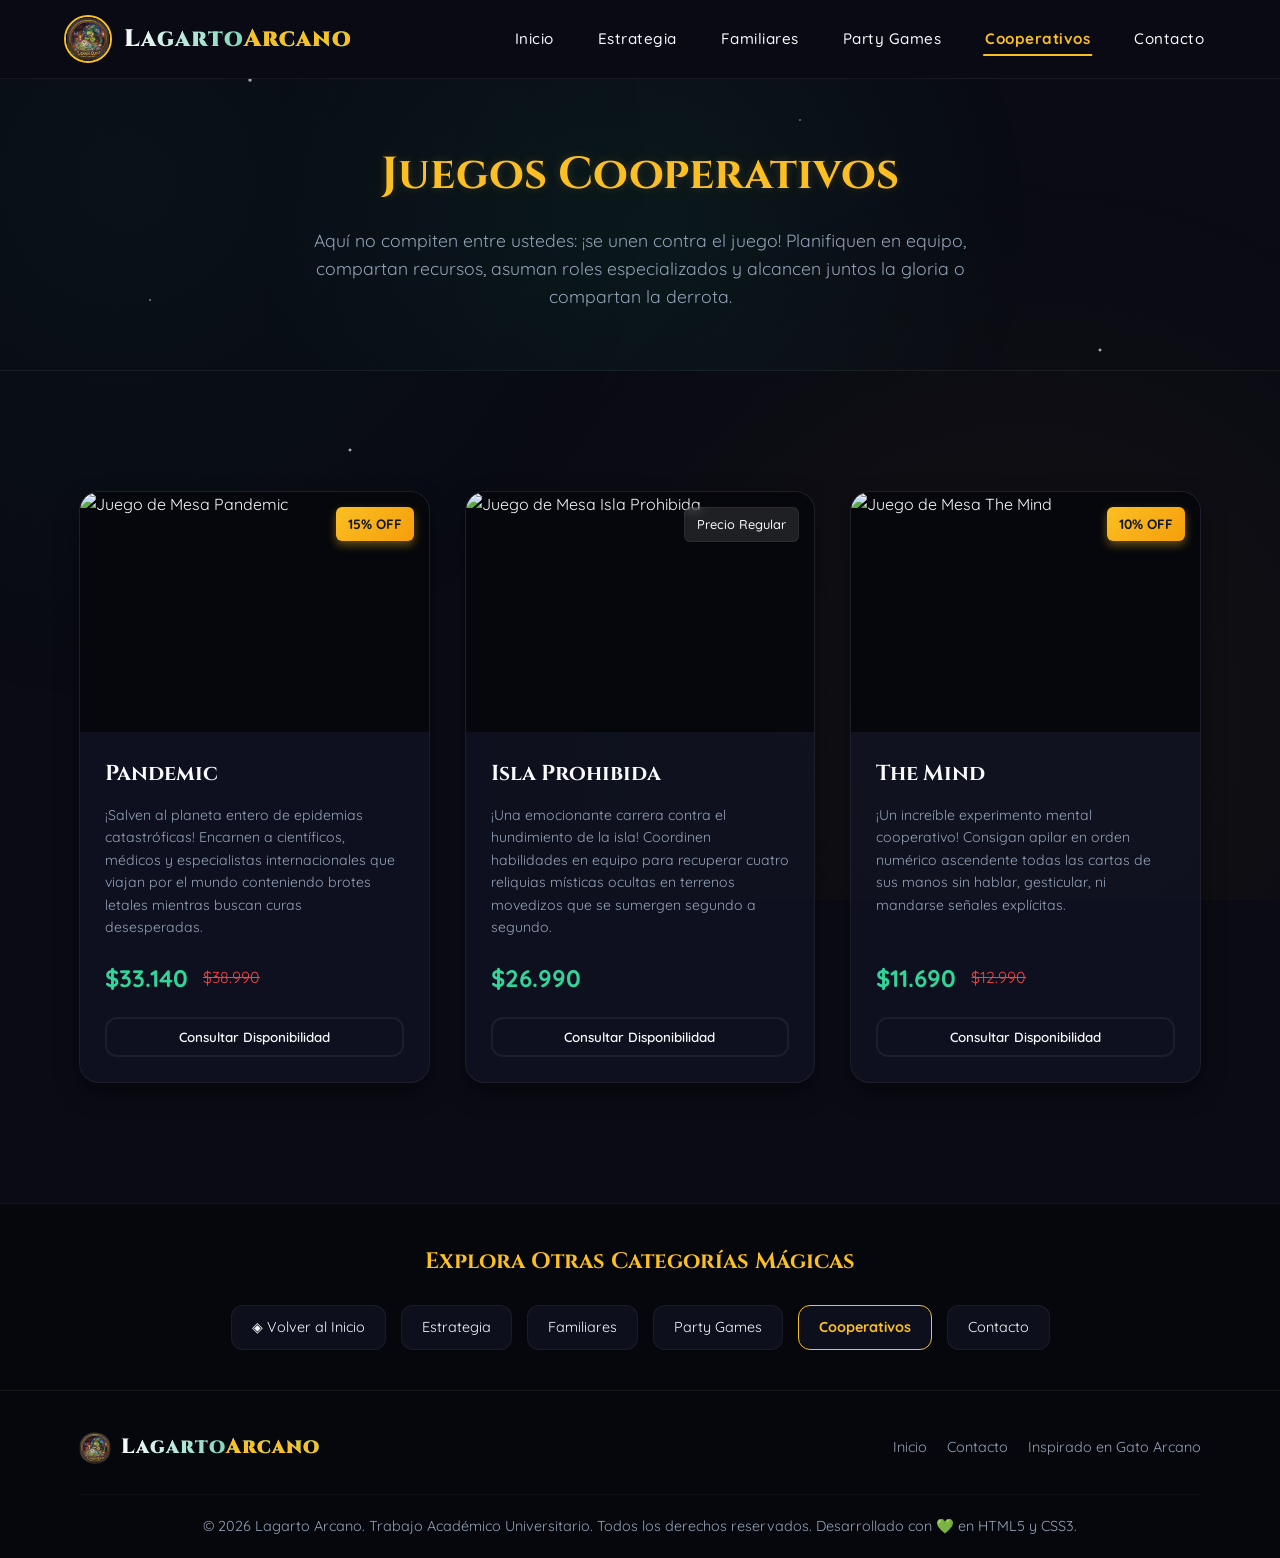
==== categoria-cooperativos.html @ 21b25d25 "Subida inicial Se sube pagina web de tienda de juegos de mesa" ====
<!DOCTYPE html>
<html lang="es">
<head>
    <meta charset="UTF-8">
    <meta name="viewport" content="width=device-width, initial-scale=1.0">
    <title>Juegos Cooperativos - Lagarto Arcano</title>
    <link rel="icon" type="image/png" href="assets/logo_lagarto.png">
    <link rel="stylesheet" href="css/styles.css">
</head>
<body>

    <!-- 1. Cabecera y Menú de Navegación -->
    <header class="header">
        <div class="container nav-container">
            <a href="index.html" class="logo">
                <img src="assets/logo_lagarto.png" alt="Logo Lagarto Arcano" style="width: 48px; height: 48px; border-radius: 50%; border: 2px solid var(--color-arcane);">
                <div class="logo-text">Lagarto<span>Arcano</span></div>
            </a>
            <nav>
                <ul class="nav-menu">
                    <li class="nav-item"><a href="index.html">Inicio</a></li>
                    <li class="nav-item"><a href="categoria-estrategia.html">Estrategia</a></li>
                    <li class="nav-item"><a href="categoria-familiares.html">Familiares</a></li>
                    <li class="nav-item"><a href="categoria-party.html">Party Games</a></li>
                    <li class="nav-item active"><a href="categoria-cooperativos.html">Cooperativos</a></li>
                    <li class="nav-item"><a href="contacto.html">Contacto</a></li>
                </ul>
            </nav>
        </div>
    </header>

    <!-- 2. Encabezado de la Categoría -->
    <section class="category-header">
        <div class="container">
            <h1>Juegos Cooperativos</h1>
            <p>Aquí no compiten entre ustedes: ¡se unen contra el juego! Planifiquen en equipo, compartan recursos, asuman roles especializados y alcancen juntos la gloria o compartan la derrota.</p>
        </div>
    </section>

    <!-- 3. Grid de Fichas de Juegos (Límite: Máx 3 Juegos) -->
    <section class="catalog-section">
        <div class="container">
            <div class="catalog-grid">
                
                <!-- Ficha 1: Pandemic (Posee Descuento) -->
                <article class="game-card">
                    <div class="discount-badge">15% OFF</div>
                    <div class="game-image-wrapper">
                        <img src="https://images.unsplash.com/photo-1584483766114-2cea6facdf57?q=80&w=400&auto=format&fit=crop" alt="Juego de Mesa Pandemic">
                    </div>
                    <div class="game-content">
                        <div>
                            <h3 class="game-title">Pandemic</h3>
                            <p class="game-desc">¡Salven al planeta entero de epidemias catastróficas! Encarnen a científicos, médicos y especialistas internacionales que viajan por el mundo conteniendo brotes letales mientras buscan curas desesperadas.</p>
                        </div>
                        <div>
                            <div class="game-pricing">
                                <span class="price-current">$33.140</span>
                                <span class="price-old">$38.990</span>
                            </div>
                            <button class="game-btn">Consultar Disponibilidad</button>
                        </div>
                    </div>
                </article>

                <!-- Ficha 2: Isla Prohibida (Precio Regular) -->
                <article class="game-card">
                    <div class="regular-price-badge">Precio Regular</div>
                    <div class="game-image-wrapper">
                        <img src="https://images.unsplash.com/photo-1501854140801-50d01698950b?q=80&w=400&auto=format&fit=crop" alt="Juego de Mesa Isla Prohibida">
                    </div>
                    <div class="game-content">
                        <div>
                            <h3 class="game-title">Isla Prohibida</h3>
                            <p class="game-desc">¡Una emocionante carrera contra el hundimiento de la isla! Coordinen habilidades en equipo para recuperar cuatro reliquias místicas ocultas en terrenos movedizos que se sumergen segundo a segundo.</p>
                        </div>
                        <div>
                            <div class="game-pricing">
                                <span class="price-current">$26.990</span>
                            </div>
                            <button class="game-btn">Consultar Disponibilidad</button>
                        </div>
                    </div>
                </article>

                <!-- Ficha 3: The Mind (Posee Descuento) -->
                <article class="game-card">
                    <div class="discount-badge">10% OFF</div>
                    <div class="game-image-wrapper">
                        <img src="https://images.unsplash.com/photo-1628157582853-a796fa650a6a?q=80&w=400&auto=format&fit=crop" alt="Juego de Mesa The Mind">
                    </div>
                    <div class="game-content">
                        <div>
                            <h3 class="game-title">The Mind</h3>
                            <p class="game-desc">¡Un increíble experimento mental cooperativo! Consigan apilar en orden numérico ascendente todas las cartas de sus manos sin hablar, gesticular, ni mandarse señales explícitas.</p>
                        </div>
                        <div>
                            <div class="game-pricing">
                                <span class="price-current">$11.690</span>
                                <span class="price-old">$12.990</span>
                            </div>
                            <button class="game-btn">Consultar Disponibilidad</button>
                        </div>
                    </div>
                </article>

            </div>
        </div>
    </section>

    <!-- 4. Navegación Cruzada Interna -->
    <section class="cross-nav-section">
        <div class="container">
            <h3 class="cross-nav-title">Explora Otras Categorías Mágicas</h3>
            <div class="cross-nav-links">
                <a href="index.html" class="cross-nav-btn">◈ Volver al Inicio</a>
                <a href="categoria-estrategia.html" class="cross-nav-btn">Estrategia</a>
                <a href="categoria-familiares.html" class="cross-nav-btn">Familiares</a>
                <a href="categoria-party.html" class="cross-nav-btn">Party Games</a>
                <a href="categoria-cooperativos.html" class="cross-nav-btn active">Cooperativos</a>
                <a href="contacto.html" class="cross-nav-btn">Contacto</a>
            </div>
        </div>
    </section>

    <!-- 5. Pie de Página (Footer) -->
    <footer class="footer">
        <div class="container">
            <div class="footer-content">
                <div class="footer-logo">
                    <img src="assets/logo_lagarto.png" alt="Lagarto Arcano Logo Footer" style="width: 32px; height: 32px; border-radius: 50%;">
                    <div class="logo-text">Lagarto<span>Arcano</span></div>
                </div>
                <ul class="footer-links">
                    <li><a href="index.html">Inicio</a></li>
                    <li><a href="contacto.html">Contacto</a></li>
                    <li><a href="https://gatoarcano.cl/" target="_blank" rel="noopener">Inspirado en Gato Arcano</a></li>
                </ul>
            </div>
            <div class="footer-bottom">
                <p>&copy; 2026 Lagarto Arcano. Trabajo Académico Universitario. Todos los derechos reservados. Desarrollado con 💚 en HTML5 y CSS3.</p>
            </div>
        </div>
    </footer>

</body>
</html>
---- css/styles.css ----
/* 
========================================================================
   LAGARTO ARCANO - HOJA DE ESTILOS GLOBAL (TRABAJO UNIVERSITARIO)
   Diseño de Fantasía Oscura, Responsivo y Premium
========================================================================
*/

/* 1. Importación de Google Fonts */
@import url('https://fonts.googleapis.com/css2?family=Cinzel:wght@500;700;900&family=Quicksand:wght@400;500;600;700&display=swap');

/* 2. Variables del Sistema de Diseño (Tokens) */
:root {
    /* Colores Principales */
    --bg-cosmic: #0a0b14;
    --bg-deep: #06070c;
    --bg-card: rgba(18, 20, 38, 0.65);
    --bg-card-hover: rgba(26, 29, 56, 0.85);
    --bg-nav: rgba(10, 11, 20, 0.95);
    
    /* Acentos Temáticos */
    --color-lizard: #10b981;          /* Verde Esmeralda (Lizard) */
    --color-lizard-light: #34d399;
    --color-lizard-glow: rgba(16, 185, 129, 0.35);
    
    --color-arcane: #fbbf24;          /* Dorado Místico (Arcane) */
    --color-arcane-light: #fcd34d;
    --color-arcane-glow: rgba(251, 191, 36, 0.35);
    
    --color-danger: #ef4444;          /* Rojo suave para tachados de precios y alertas */
    
    /* Textos */
    --text-primary: #f8fafc;
    --text-muted: #94a3b8;
    --text-dark: #0f172a;
    
    /* Efectos & Bordes */
    --border-glass: rgba(255, 255, 255, 0.06);
    --border-glass-focus: rgba(16, 185, 129, 0.4);
    --radius-sm: 6px;
    --radius-md: 12px;
    --radius-lg: 20px;
    --transition-smooth: all 0.3s cubic-bezier(0.4, 0, 0.2, 1);
    
    /* Tipografías */
    --font-heading: 'Cinzel', serif;
    --font-body: 'Quicksand', sans-serif;
}

/* 3. Reset y Estilos Base */
*, *::before, *::after {
    box-sizing: border-box;
    margin: 0;
    padding: 0;
}

html {
    scroll-behavior: smooth;
    font-size: 16px;
}

body {
    background-color: var(--bg-cosmic);
    color: var(--text-primary);
    font-family: var(--font-body);
    line-height: 1.6;
    overflow-x: hidden;
    position: relative;
}

/* Fondo decorativo mágico (Estrellas / Nebulosa sutil en CSS puro) */
body::before {
    content: '';
    position: fixed;
    top: 0;
    left: 0;
    width: 100vw;
    height: 100vh;
    background-image: 
        radial-gradient(circle at 10% 20%, rgba(16, 185, 129, 0.04) 0%, transparent 40%),
        radial-gradient(circle at 80% 80%, rgba(251, 191, 36, 0.04) 0%, transparent 45%),
        radial-gradient(2px 2px at 40px 60px, #fff, rgba(0,0,0,0)),
        radial-gradient(1.5px 1.5px at 150px 300px, rgba(255,255,255,0.7), rgba(0,0,0,0)),
        radial-gradient(2.5px 2.5px at 250px 80px, rgba(255,255,255,0.9), rgba(0,0,0,0)),
        radial-gradient(2px 2px at 350px 450px, #fff, rgba(0,0,0,0)),
        radial-gradient(1.5px 1.5px at 800px 120px, rgba(255,255,255,0.6), rgba(0,0,0,0)),
        radial-gradient(2px 2px at 1100px 350px, #fff, rgba(0,0,0,0));
    z-index: -1;
    pointer-events: none;
}

a {
    color: inherit;
    text-decoration: none;
    transition: var(--transition-smooth);
}

img {
    max-width: 100%;
    display: block;
    height: auto;
}

button, input, textarea, select {
    font-family: inherit;
}

/* 4. Estructura de Diseño Común */
.container {
    width: 90%;
    max-width: 1200px;
    margin: 0 auto;
    padding: 0 15px;
}

section {
    padding: 70px 0;
}

.section-title {
    font-family: var(--font-heading);
    text-align: center;
    font-size: 2.2rem;
    margin-bottom: 45px;
    position: relative;
    letter-spacing: 2px;
}

.section-title::after {
    content: '◈';
    display: block;
    color: var(--color-lizard);
    font-size: 1.2rem;
    margin-top: 10px;
    text-shadow: 0 0 8px var(--color-lizard-glow);
}

/* 5. Cabecera (Header & Nav) */
.header {
    background-color: var(--bg-nav);
    backdrop-filter: blur(12px);
    border-bottom: 1px solid var(--border-glass);
    position: sticky;
    top: 0;
    z-index: 1000;
    transition: var(--transition-smooth);
}

.nav-container {
    display: flex;
    justify-content: space-between;
    align-items: center;
    padding: 15px 0;
}

/* Logotipo */
.logo {
    display: flex;
    align-items: center;
    gap: 12px;
}

.logo-icon-css {
    width: 42px;
    height: 42px;
    background: linear-gradient(135deg, var(--color-lizard), #059669);
    border-radius: 50%;
    position: relative;
    box-shadow: 0 0 15px var(--color-lizard-glow);
    display: flex;
    justify-content: center;
    align-items: center;
    border: 2px solid var(--color-arcane);
}

.logo-icon-css::before {
    content: '🧙‍♂️'; /* Sombrero o Mago */
    font-size: 1.5rem;
    position: relative;
    top: -2px;
}

.logo-text {
    font-family: var(--font-heading);
    font-size: 1.5rem;
    font-weight: 900;
    letter-spacing: 1px;
    background: linear-gradient(to right, var(--text-primary), var(--color-lizard));
    -webkit-background-clip: text;
    -webkit-text-fill-color: transparent;
}

.logo-text span {
    color: var(--color-arcane);
    -webkit-text-fill-color: var(--color-arcane);
}

/* Menú de Navegación */
.nav-menu {
    display: flex;
    list-style: none;
    gap: 20px;
    align-items: center;
}

.nav-item a {
    font-size: 0.95rem;
    font-weight: 500;
    padding: 8px 12px;
    border-radius: var(--radius-sm);
    letter-spacing: 0.5px;
    position: relative;
}

.nav-item a::after {
    content: '';
    position: absolute;
    bottom: 0;
    left: 50%;
    width: 0;
    height: 2px;
    background: linear-gradient(to right, var(--color-lizard), var(--color-arcane));
    transition: var(--transition-smooth);
    transform: translateX(-50%);
}

.nav-item a:hover {
    color: var(--color-lizard-light);
}

.nav-item a:hover::after {
    width: 80%;
}

.nav-item.active a {
    color: var(--color-arcane);
    font-weight: 700;
}

.nav-item.active a::after {
    width: 85%;
    background: var(--color-arcane);
}

/* Botón Hamburguesa (Responsive) */
.menu-toggle {
    display: none;
    flex-direction: column;
    gap: 5px;
    cursor: pointer;
    background: none;
    border: none;
}

.menu-toggle span {
    width: 25px;
    height: 3px;
    background-color: var(--text-primary);
    border-radius: 2px;
    transition: var(--transition-smooth);
}

/* 6. Sección Hero (Inicio) */
.hero {
    min-height: 70vh;
    display: flex;
    align-items: center;
    position: relative;
    overflow: hidden;
    padding: 60px 0;
    border-bottom: 1px solid var(--border-glass);
}

.hero-grid {
    display: grid;
    grid-template-columns: 1.2fr 0.8fr;
    gap: 40px;
    align-items: center;
}

.hero-content h1 {
    font-family: var(--font-heading);
    font-size: 3.2rem;
    line-height: 1.2;
    margin-bottom: 20px;
}

.hero-content h1 span {
    color: var(--color-lizard-light);
    text-shadow: 0 0 10px rgba(16, 185, 129, 0.4);
}

.hero-content p {
    font-size: 1.15rem;
    color: var(--text-muted);
    margin-bottom: 35px;
    max-width: 600px;
}

.hero-buttons {
    display: flex;
    gap: 15px;
    flex-wrap: wrap;
}

.btn {
    display: inline-block;
    padding: 12px 28px;
    border-radius: var(--radius-md);
    font-weight: 600;
    letter-spacing: 0.5px;
    cursor: pointer;
    border: none;
    transition: var(--transition-smooth);
    text-align: center;
}

.btn-primary {
    background: linear-gradient(135deg, var(--color-lizard), #059669);
    color: var(--text-dark);
    font-weight: 700;
    box-shadow: 0 4px 15px rgba(16, 185, 129, 0.3);
}

.btn-primary:hover {
    background: linear-gradient(135deg, var(--color-lizard-light), var(--color-lizard));
    transform: translateY(-2px);
    box-shadow: 0 6px 20px rgba(16, 185, 129, 0.5);
}

.btn-secondary {
    background-color: transparent;
    border: 2px solid var(--border-glass);
    color: var(--text-primary);
}

.btn-secondary:hover {
    border-color: var(--color-arcane);
    color: var(--color-arcane);
    transform: translateY(-2px);
    box-shadow: 0 4px 15px var(--color-arcane-glow);
}

/* Ilustración / Logo central en el Hero */
.hero-image-container {
    display: flex;
    justify-content: center;
    position: relative;
}

.hero-illustration {
    width: 320px;
    height: 320px;
    background: radial-gradient(circle, rgba(16, 185, 129, 0.15) 0%, rgba(251, 191, 36, 0.05) 50%, transparent 70%);
    border-radius: 50%;
    position: relative;
    animation: float 6s ease-in-out infinite;
    display: flex;
    justify-content: center;
    align-items: center;
}

.hero-illustration img {
    width: 85%;
    height: 85%;
    object-fit: contain;
    border-radius: 50%;
    border: 4px solid var(--border-glass);
    box-shadow: 0 0 30px rgba(16, 185, 129, 0.3);
}

@keyframes float {
    0%, 100% { transform: translateY(0px); }
    50% { transform: translateY(-15px); }
}

/* 7. Grid de Categorías (Página de Inicio) */
.categories-grid {
    display: grid;
    grid-template-columns: repeat(auto-fit, minmax(260px, 1fr));
    gap: 30px;
}

.category-card {
    background: var(--bg-card);
    border: 1px solid var(--border-glass);
    border-radius: var(--radius-lg);
    overflow: hidden;
    transition: var(--transition-smooth);
    display: flex;
    flex-direction: column;
    position: relative;
    box-shadow: 0 10px 25px rgba(0, 0, 0, 0.3);
}

.category-card:hover {
    transform: translateY(-8px);
    border-color: var(--color-lizard);
    box-shadow: 0 15px 30px var(--color-lizard-glow);
    background: var(--bg-card-hover);
}

.category-image {
    height: 180px;
    position: relative;
    overflow: hidden;
}

.category-image img {
    width: 100%;
    height: 100%;
    object-fit: cover;
    transition: var(--transition-smooth);
}

.category-card:hover .category-image img {
    transform: scale(1.1);
}

.category-image::after {
    content: '';
    position: absolute;
    bottom: 0;
    left: 0;
    width: 100%;
    height: 50%;
    background: linear-gradient(to top, var(--bg-cosmic), transparent);
}

.category-info {
    padding: 25px;
    flex-grow: 1;
    display: flex;
    flex-direction: column;
    justify-content: space-between;
    text-align: center;
}

.category-title {
    font-family: var(--font-heading);
    font-size: 1.4rem;
    margin-bottom: 12px;
    color: var(--text-primary);
    transition: var(--transition-smooth);
}

.category-card:hover .category-title {
    color: var(--color-lizard-light);
}

.category-desc {
    font-size: 0.9rem;
    color: var(--text-muted);
    margin-bottom: 20px;
}

.category-link {
    display: inline-flex;
    justify-content: center;
    align-items: center;
    gap: 8px;
    color: var(--color-arcane);
    font-weight: 700;
    font-size: 0.95rem;
}

.category-link span {
    transition: var(--transition-smooth);
}

.category-card:hover .category-link span {
    transform: translateX(5px);
    color: var(--color-arcane-light);
}

/* 8. Sección Quiénes Somos / Redes Sociales */
.about-section {
    background: linear-gradient(180deg, transparent, var(--bg-deep));
    border-top: 1px solid var(--border-glass);
}

.about-grid {
    display: grid;
    grid-template-columns: 1fr 1fr;
    gap: 50px;
    align-items: center;
}

.about-text h2 {
    font-family: var(--font-heading);
    font-size: 2.2rem;
    margin-bottom: 25px;
}

.about-text h2 span {
    color: var(--color-arcane);
}

.about-text p {
    color: var(--text-muted);
    margin-bottom: 20px;
    font-size: 1.05rem;
}

.social-badge-container {
    background: var(--bg-card);
    border: 1px solid var(--border-glass);
    padding: 30px;
    border-radius: var(--radius-lg);
    box-shadow: 0 10px 20px rgba(0,0,0,0.2);
    text-align: center;
    position: relative;
}

.social-badge-container::before {
    content: '';
    position: absolute;
    top: -1px;
    left: 50%;
    transform: translateX(-50%);
    width: 60px;
    height: 3px;
    background: var(--color-lizard);
    border-radius: var(--radius-sm);
}

.social-title {
    font-family: var(--font-heading);
    font-size: 1.3rem;
    margin-bottom: 15px;
    color: var(--color-arcane);
}

.social-links {
    display: flex;
    justify-content: center;
    gap: 15px;
    margin-top: 25px;
}

.social-btn {
    width: 50px;
    height: 50px;
    border-radius: 50%;
    background-color: rgba(255,255,255,0.03);
    border: 1px solid var(--border-glass);
    display: flex;
    justify-content: center;
    align-items: center;
    font-size: 1.3rem;
    transition: var(--transition-smooth);
}

.social-btn:hover {
    background-color: var(--color-lizard);
    color: var(--text-dark);
    transform: scale(1.1) rotate(5deg);
    box-shadow: 0 0 15px var(--color-lizard-glow);
}

/* 9. Grid del Catálogo / Fichas de Juegos (Categorías Internas) */
.category-header {
    background: radial-gradient(circle at center, rgba(16, 185, 129, 0.08) 0%, transparent 60%);
    text-align: center;
    padding: 60px 0;
    border-bottom: 1px solid var(--border-glass);
}

.category-header h1 {
    font-family: var(--font-heading);
    font-size: 2.8rem;
    margin-bottom: 15px;
    color: var(--color-arcane);
    text-shadow: 0 0 10px rgba(251, 191, 36, 0.2);
}

.category-header p {
    color: var(--text-muted);
    font-size: 1.1rem;
    max-width: 700px;
    margin: 0 auto;
}

.catalog-grid {
    display: grid;
    grid-template-columns: repeat(auto-fit, minmax(310px, 1fr));
    gap: 35px;
    padding: 50px 0;
}

.game-card {
    background: var(--bg-card);
    border: 1px solid var(--border-glass);
    border-radius: var(--radius-lg);
    overflow: hidden;
    transition: var(--transition-smooth);
    display: flex;
    flex-direction: column;
    box-shadow: 0 10px 25px rgba(0, 0, 0, 0.4);
    position: relative;
}

.game-card:hover {
    transform: translateY(-8px);
    border-color: var(--color-lizard);
    box-shadow: 0 15px 30px var(--color-lizard-glow);
    background: var(--bg-card-hover);
}

.game-image-wrapper {
    height: 240px;
    position: relative;
    overflow: hidden;
    background-color: var(--bg-deep);
}

.game-image-wrapper img {
    width: 100%;
    height: 100%;
    object-fit: cover;
    transition: var(--transition-smooth);
}

.game-card:hover .game-image-wrapper img {
    transform: scale(1.05);
}

/* Insignias de Descuento y Categorías */
.discount-badge {
    position: absolute;
    top: 15px;
    right: 15px;
    background: linear-gradient(135deg, var(--color-arcane), #f59e0b);
    color: var(--text-dark);
    font-weight: 800;
    padding: 6px 12px;
    border-radius: var(--radius-sm);
    font-size: 0.85rem;
    box-shadow: 0 4px 10px rgba(251, 191, 36, 0.4);
    z-index: 10;
}

.regular-price-badge {
    position: absolute;
    top: 15px;
    right: 15px;
    background: rgba(255, 255, 255, 0.1);
    backdrop-filter: blur(5px);
    color: var(--text-primary);
    font-weight: 500;
    padding: 6px 12px;
    border-radius: var(--radius-sm);
    font-size: 0.8rem;
    border: 1px solid var(--border-glass);
    z-index: 10;
}

.game-content {
    padding: 25px;
    flex-grow: 1;
    display: flex;
    flex-direction: column;
    justify-content: space-between;
}

.game-title {
    font-family: var(--font-heading);
    font-size: 1.35rem;
    margin-bottom: 12px;
    color: var(--text-primary);
    transition: var(--transition-smooth);
}

.game-card:hover .game-title {
    color: var(--color-lizard-light);
}

.game-desc {
    font-size: 0.88rem;
    color: var(--text-muted);
    margin-bottom: 20px;
    flex-grow: 1;
}

/* Sección de Precios */
.game-pricing {
    margin-bottom: 20px;
    display: flex;
    align-items: center;
    gap: 15px;
}

.price-current {
    font-size: 1.5rem;
    font-weight: 700;
    color: var(--color-lizard-light);
}

.price-old {
    font-size: 1rem;
    text-decoration: line-through;
    color: var(--color-danger);
}

/* Botón comprar/ver ficha */
.game-btn {
    width: 100%;
    padding: 10px;
    background-color: transparent;
    border: 2px solid var(--border-glass);
    color: var(--text-primary);
    border-radius: var(--radius-md);
    font-weight: 600;
    text-align: center;
    transition: var(--transition-smooth);
    display: block;
}

.game-card:hover .game-btn {
    border-color: var(--color-lizard);
    background-color: var(--color-lizard);
    color: var(--text-dark);
    box-shadow: 0 4px 12px var(--color-lizard-glow);
}

/* Sección de enlaces cruzados en el pie de página de categorías */
.cross-nav-section {
    padding: 40px 0;
    background-color: var(--bg-deep);
    border-top: 1px solid var(--border-glass);
    text-align: center;
}

.cross-nav-title {
    font-family: var(--font-heading);
    font-size: 1.4rem;
    margin-bottom: 25px;
    color: var(--color-arcane);
}

.cross-nav-links {
    display: flex;
    justify-content: center;
    gap: 15px;
    flex-wrap: wrap;
}

.cross-nav-btn {
    padding: 10px 20px;
    border-radius: var(--radius-md);
    background: var(--bg-card);
    border: 1px solid var(--border-glass);
    font-size: 0.9rem;
    transition: var(--transition-smooth);
}

.cross-nav-btn:hover {
    border-color: var(--color-lizard);
    color: var(--color-lizard-light);
    transform: translateY(-2px);
}

.cross-nav-btn.active {
    border-color: var(--color-arcane);
    color: var(--color-arcane);
    font-weight: 700;
}

/* 10. Formulario de Contacto */
.contact-section {
    padding: 60px 0;
}

.contact-grid {
    display: grid;
    grid-template-columns: 1.1fr 0.9fr;
    gap: 50px;
    align-items: start;
}

.contact-card {
    background: var(--bg-card);
    border: 1px solid var(--border-glass);
    border-radius: var(--radius-lg);
    padding: 40px;
    box-shadow: 0 10px 30px rgba(0, 0, 0, 0.4);
}

.form-group {
    margin-bottom: 20px;
}

.form-label {
    display: block;
    font-size: 0.9rem;
    font-weight: 600;
    margin-bottom: 8px;
    color: var(--text-muted);
}

.form-control {
    width: 100%;
    padding: 12px 16px;
    background-color: var(--bg-deep);
    border: 1px solid var(--border-glass);
    border-radius: var(--radius-md);
    color: var(--text-primary);
    font-size: 0.95rem;
    transition: var(--transition-smooth);
}

.form-control:focus {
    outline: none;
    border-color: var(--color-lizard);
    box-shadow: 0 0 10px rgba(16, 185, 129, 0.2);
}

textarea.form-control {
    resize: vertical;
    min-height: 120px;
}

.contact-info-panel {
    background: linear-gradient(135deg, var(--bg-card), var(--bg-deep));
    border: 1px solid var(--border-glass);
    border-radius: var(--radius-lg);
    padding: 40px;
    height: 100%;
    display: flex;
    flex-direction: column;
    justify-content: space-between;
}

.info-item {
    display: flex;
    align-items: flex-start;
    gap: 15px;
    margin-bottom: 30px;
}

.info-icon {
    font-size: 1.5rem;
    color: var(--color-arcane);
    text-shadow: 0 0 8px var(--color-arcane-glow);
}

.info-content h4 {
    font-family: var(--font-heading);
    font-size: 1.1rem;
    margin-bottom: 5px;
    color: var(--text-primary);
}

.info-content p {
    color: var(--text-muted);
    font-size: 0.92rem;
}

.map-container {
    height: 200px;
    background-color: var(--bg-deep);
    border-radius: var(--radius-md);
    border: 1px solid var(--border-glass);
    overflow: hidden;
    position: relative;
    display: flex;
    justify-content: center;
    align-items: center;
    margin-top: 20px;
}

.map-placeholder {
    text-align: center;
    padding: 20px;
}

.map-placeholder span {
    font-size: 2.2rem;
    display: block;
    margin-bottom: 10px;
}

/* 11. Footer */
.footer {
    background-color: var(--bg-deep);
    border-top: 1px solid var(--border-glass);
    padding: 40px 0 20px;
    font-size: 0.9rem;
    color: var(--text-muted);
}

.footer-content {
    display: flex;
    justify-content: space-between;
    align-items: center;
    flex-wrap: wrap;
    gap: 20px;
    margin-bottom: 30px;
}

.footer-logo {
    display: flex;
    align-items: center;
    gap: 10px;
}

.footer-logo .logo-text {
    font-size: 1.3rem;
}

.footer-links {
    display: flex;
    gap: 20px;
    list-style: none;
}

.footer-links a:hover {
    color: var(--color-lizard-light);
}

.footer-bottom {
    text-align: center;
    padding-top: 20px;
    border-top: 1px solid rgba(255,255,255,0.03);
}

/* 12. Reglas de Responsividad (Media Queries) */

/* TABLETS Y PANTALLAS PEQUEÑAS (< 1024px) */
@media screen and (max-width: 1024px) {
    html {
        font-size: 15px;
    }
    
    .hero-grid {
        grid-template-columns: 1fr;
        text-align: center;
    }
    
    .hero-content p {
        margin: 0 auto 30px;
    }
    
    .hero-buttons {
        justify-content: center;
    }
    
    .about-grid {
        grid-template-columns: 1fr;
        gap: 40px;
    }
    
    .contact-grid {
        grid-template-columns: 1fr;
    }
}

/* MÓVILES (< 768px) */
@media screen and (max-width: 768px) {
    .menu-toggle {
        display: flex;
    }
    
    .nav-menu {
        display: none; /* Colapsado por defecto */
        flex-direction: column;
        position: absolute;
        top: 100%;
        left: 0;
        width: 100%;
        background-color: var(--bg-nav);
        border-bottom: 1px solid var(--border-glass);
        padding: 20px 0;
        gap: 15px;
        box-shadow: 0 10px 20px rgba(0,0,0,0.5);
    }
    
    /* Clase que se activa con CSS/JS para abrir el menú, o se deja estructurado de forma adaptativa. 
       Para que funcione al 100% en CSS puro sin JS, podemos apilar los enlaces de forma natural si es responsivo.
       Haremos que en móvil el menú se despliegue de forma estática en bloque si el usuario pasa por encima de la barra, 
       o simplemente usaremos una barra horizontal deslizable en celulares para navegación inmediata. 
       ¡Una barra horizontal deslizable es INCREÍBLE para celulares porque permite acceso directo de un tap! */
    .nav-container {
        flex-direction: column;
        gap: 15px;
        padding: 10px 0;
    }
    
    .nav-menu {
        display: flex;
        position: static;
        flex-direction: row;
        width: 100%;
        justify-content: center;
        overflow-x: auto;
        padding: 5px 0;
        gap: 10px;
        box-shadow: none;
        border-bottom: none;
    }
    
    .nav-menu::-webkit-scrollbar {
        height: 3px;
    }
    
    .nav-menu::-webkit-scrollbar-thumb {
        background-color: var(--color-lizard);
        border-radius: 2px;
    }
    
    .nav-item a {
        font-size: 0.85rem;
        padding: 6px 10px;
        white-space: nowrap; /* Evita saltos de línea */
    }
    
    .hero-content h1 {
        font-size: 2.4rem;
    }
    
    .section-title {
        font-size: 1.8rem;
    }
    
    .catalog-grid {
        grid-template-columns: 1fr;
        justify-items: center;
    }
    
    .game-card {
        max-width: 360px;
    }
    
    .footer-content {
        flex-direction: column;
        text-align: center;
    }
    
    .footer-links {
        justify-content: center;
        flex-wrap: wrap;
    }
}
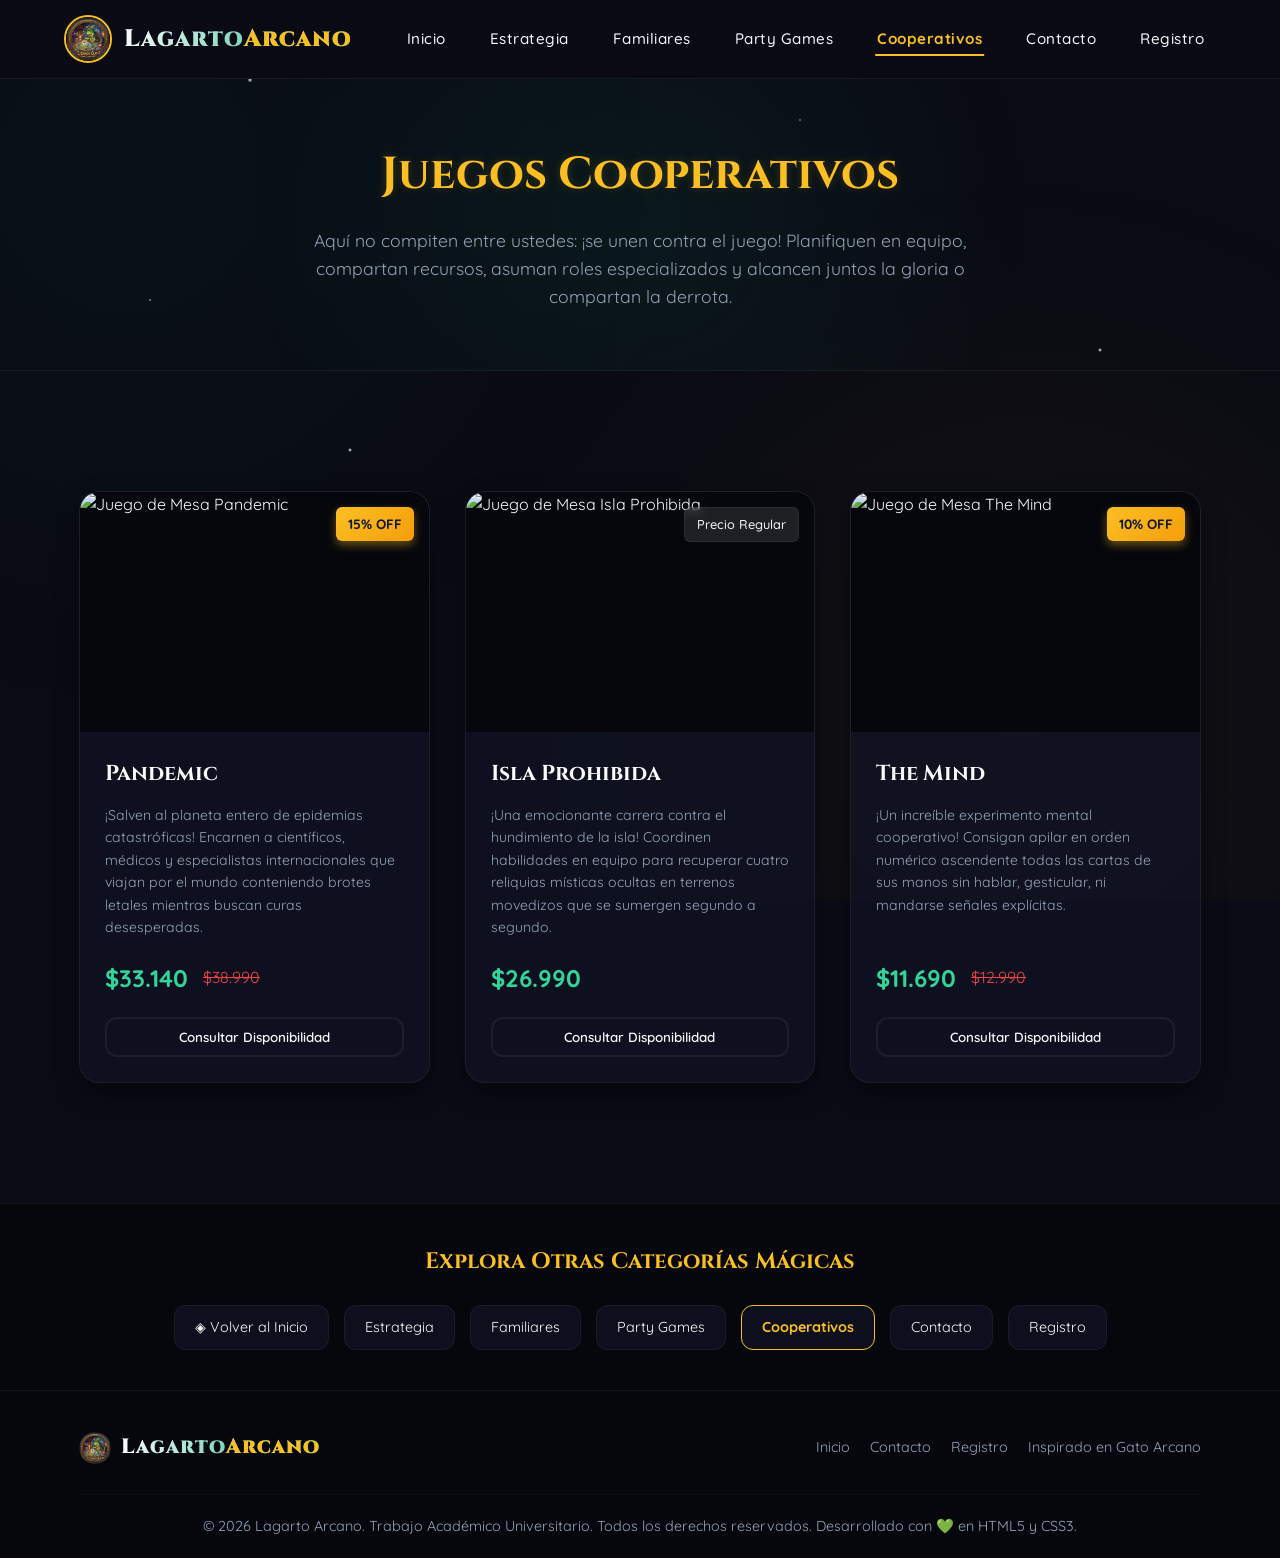
==== commit dd64d4f2: "Se sube formulario de registro Se agrega formulario de registro de usuarios para futuro plan de reco" ====
--- a/categoria-cooperativos.html
+++ b/categoria-cooperativos.html
@@ -24,6 +24,7 @@
                     <li class="nav-item"><a href="categoria-party.html">Party Games</a></li>
                     <li class="nav-item active"><a href="categoria-cooperativos.html">Cooperativos</a></li>
                     <li class="nav-item"><a href="contacto.html">Contacto</a></li>
+                    <li class="nav-item"><a href="registro.html">Registro</a></li>
                 </ul>
             </nav>
         </div>
@@ -119,6 +120,7 @@
                 <a href="categoria-party.html" class="cross-nav-btn">Party Games</a>
                 <a href="categoria-cooperativos.html" class="cross-nav-btn active">Cooperativos</a>
                 <a href="contacto.html" class="cross-nav-btn">Contacto</a>
+                <a href="registro.html" class="cross-nav-btn">Registro</a>
             </div>
         </div>
     </section>
@@ -134,6 +136,7 @@
                 <ul class="footer-links">
                     <li><a href="index.html">Inicio</a></li>
                     <li><a href="contacto.html">Contacto</a></li>
+                    <li><a href="registro.html">Registro</a></li>
                     <li><a href="https://gatoarcano.cl/" target="_blank" rel="noopener">Inspirado en Gato Arcano</a></li>
                 </ul>
             </div>
--- a/css/styles.css
+++ b/css/styles.css
@@ -1040,3 +1040,205 @@
         flex-wrap: wrap;
     }
 }
+
+/* 13. Clases de Validación Dinámica (JS/DOM) */
+.form-control.is-invalid {
+    border-color: var(--color-danger) !important;
+    box-shadow: 0 0 12px rgba(239, 68, 68, 0.25) !important;
+}
+
+.form-control.is-valid {
+    border-color: var(--color-lizard) !important;
+    box-shadow: 0 0 12px rgba(16, 185, 129, 0.25) !important;
+}
+
+.error-feedback {
+    display: block;
+    color: var(--color-danger);
+    font-size: 0.8rem;
+    margin-top: 5px;
+    font-weight: 500;
+    min-height: 18px;
+    transition: var(--transition-smooth);
+}
+
+/* Checkboxes Grid para Juegos Comprados */
+.checkbox-grid {
+    display: grid;
+    grid-template-columns: repeat(auto-fit, minmax(140px, 1fr));
+    gap: 10px;
+    margin-top: 10px;
+    background-color: var(--bg-deep);
+    padding: 15px;
+    border-radius: var(--radius-md);
+    border: 1px solid var(--border-glass);
+}
+
+.checkbox-label {
+    display: flex;
+    align-items: center;
+    gap: 8px;
+    font-size: 0.88rem;
+    cursor: pointer;
+    color: var(--text-muted);
+    transition: var(--transition-smooth);
+}
+
+.checkbox-label input[type="checkbox"] {
+    accent-color: var(--color-lizard);
+    width: 16px;
+    height: 16px;
+    cursor: pointer;
+}
+
+.checkbox-label:hover {
+    color: var(--text-primary);
+}
+
+/* Grid de Compradores Registrados */
+.buyers-section {
+    border-top: 1px solid var(--border-glass);
+    background: linear-gradient(180deg, var(--bg-cosmic), var(--bg-deep));
+}
+
+.buyers-grid {
+    display: grid;
+    grid-template-columns: repeat(auto-fit, minmax(280px, 1fr));
+    gap: 20px;
+    margin-top: 30px;
+}
+
+.buyer-card {
+    background: var(--bg-card);
+    border: 1px solid var(--border-glass);
+    border-radius: var(--radius-md);
+    padding: 20px;
+    box-shadow: 0 4px 15px rgba(0,0,0,0.3);
+    position: relative;
+    overflow: hidden;
+    transition: var(--transition-smooth);
+}
+
+.buyer-card::before {
+    content: '';
+    position: absolute;
+    top: 0;
+    left: 0;
+    height: 4px;
+    width: 100%;
+    background: linear-gradient(to right, var(--color-lizard), var(--color-arcane));
+}
+
+.buyer-card:hover {
+    transform: translateY(-4px);
+    border-color: rgba(16, 185, 129, 0.3);
+    box-shadow: 0 8px 25px rgba(16, 185, 129, 0.15);
+}
+
+.buyer-header {
+    display: flex;
+    justify-content: space-between;
+    align-items: center;
+    margin-bottom: 12px;
+    border-bottom: 1px solid rgba(255,255,255,0.04);
+    padding-bottom: 8px;
+}
+
+.buyer-name {
+    font-family: var(--font-heading);
+    font-size: 1.15rem;
+    color: var(--color-arcane);
+    font-weight: 700;
+}
+
+.buyer-username {
+    font-size: 0.85rem;
+    color: var(--text-muted);
+}
+
+.buyer-detail {
+    font-size: 0.85rem;
+    margin-bottom: 6px;
+    color: var(--text-muted);
+}
+
+.buyer-detail strong {
+    color: var(--text-primary);
+}
+
+.buyer-games {
+    margin-top: 10px;
+}
+
+.buyer-games-title {
+    font-size: 0.8rem;
+    font-weight: 700;
+    text-transform: uppercase;
+    letter-spacing: 0.5px;
+    color: var(--color-lizard-light);
+    margin-bottom: 6px;
+}
+
+.buyer-games-tags {
+    display: flex;
+    flex-wrap: wrap;
+    gap: 6px;
+}
+
+.game-tag {
+    background: rgba(16, 185, 129, 0.1);
+    color: var(--color-lizard-light);
+    border: 1px solid rgba(16, 185, 129, 0.2);
+    font-size: 0.75rem;
+    padding: 3px 8px;
+    border-radius: 4px;
+    font-weight: 600;
+}
+
+.no-games-tag {
+    color: var(--text-muted);
+    font-size: 0.75rem;
+    font-style: italic;
+}
+
+/* Modal / Alerta de Éxito Dinámico */
+.success-modal {
+    position: fixed;
+    top: 20px;
+    right: 20px;
+    background: rgba(10, 11, 20, 0.95);
+    border: 2px solid var(--color-lizard);
+    border-radius: var(--radius-md);
+    padding: 20px;
+    box-shadow: 0 0 25px rgba(16, 185, 129, 0.4);
+    z-index: 2000;
+    max-width: 350px;
+    animation: slideIn 0.3s ease-out forwards;
+    backdrop-filter: blur(10px);
+}
+
+@keyframes slideIn {
+    from {
+        transform: translateX(120%);
+        opacity: 0;
+    }
+    to {
+        transform: translateX(0);
+        opacity: 1;
+    }
+}
+
+.success-modal-header {
+    display: flex;
+    align-items: center;
+    gap: 10px;
+    color: var(--color-lizard-light);
+    font-weight: 700;
+    margin-bottom: 8px;
+}
+
+.success-modal-body {
+    font-size: 0.88rem;
+    color: var(--text-primary);
+}
+
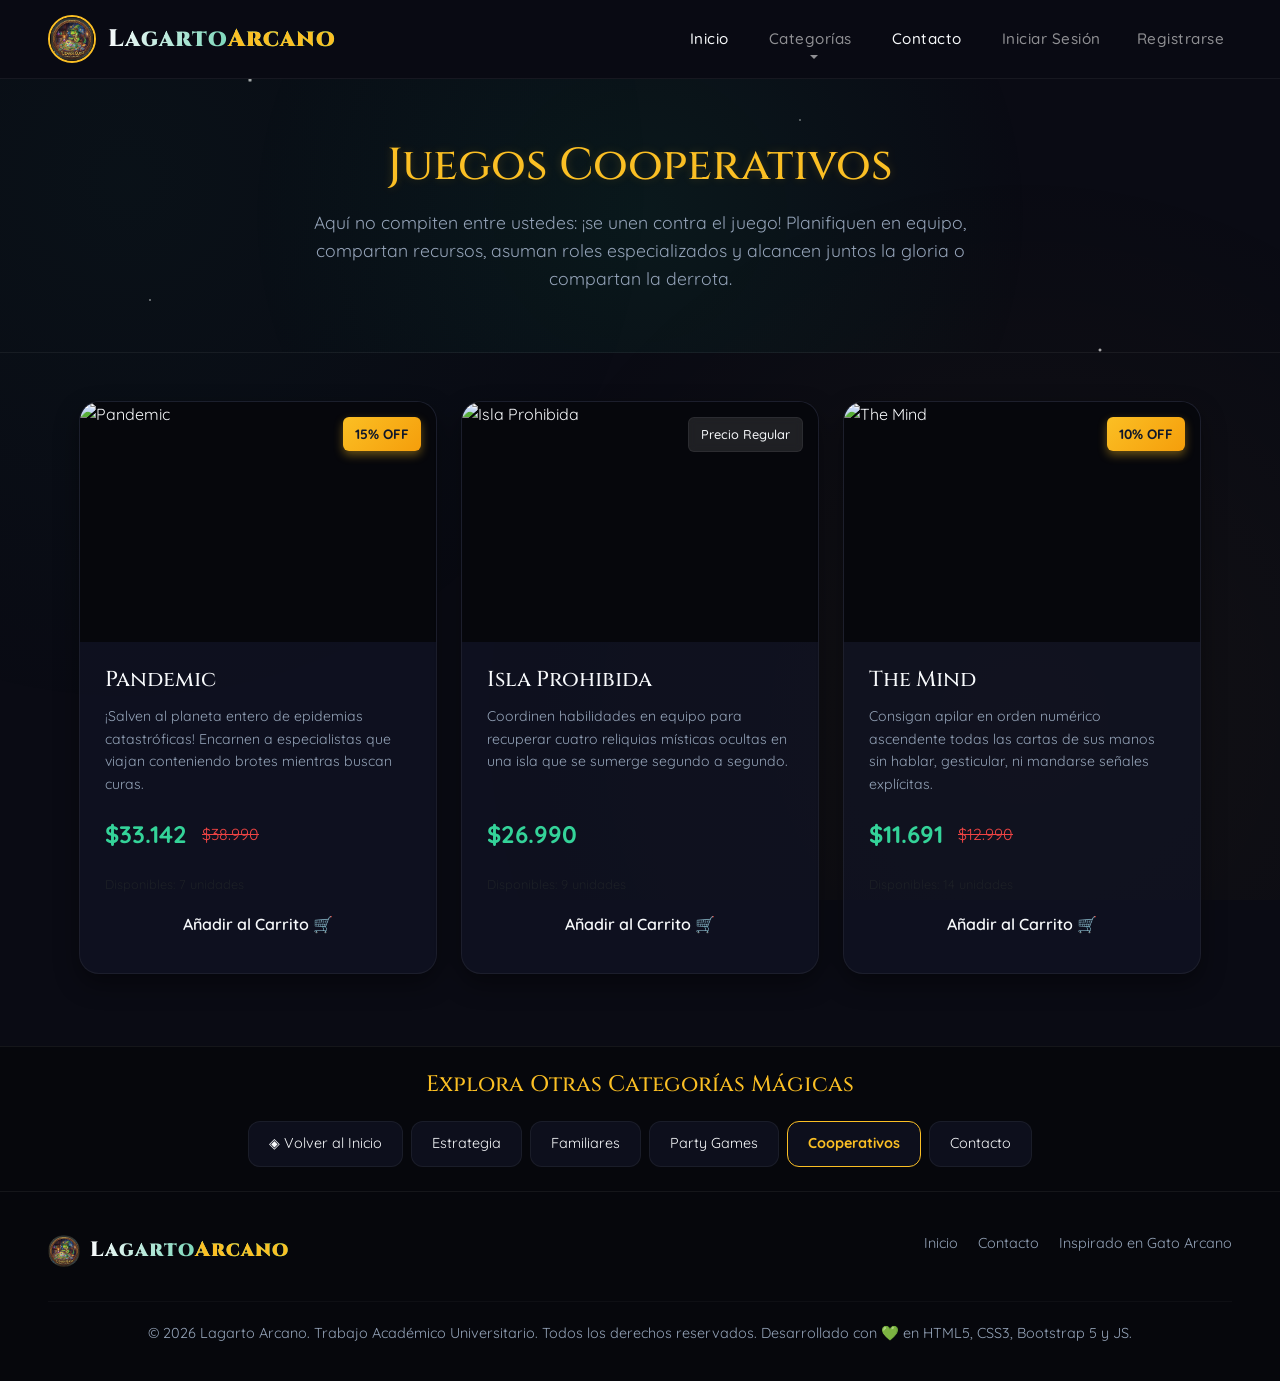
==== commit a999a4d4: "Se agrega funcionalidad Admin y Cliente Se agrega funcionalidad de Admin para mantenedor de clientes" ====
--- a/categoria-cooperativos.html
+++ b/categoria-cooperativos.html
@@ -4,33 +4,19 @@
     <meta charset="UTF-8">
     <meta name="viewport" content="width=device-width, initial-scale=1.0">
     <title>Juegos Cooperativos - Lagarto Arcano</title>
+    <!-- Favicon -->
     <link rel="icon" type="image/png" href="assets/logo_lagarto.png">
+    <!-- Bootstrap 5 CSS CDN -->
+    <link href="https://cdn.jsdelivr.net/npm/bootstrap@5.3.3/dist/css/bootstrap.min.css" rel="stylesheet">
+    <!-- Hoja de estilos global -->
     <link rel="stylesheet" href="css/styles.css">
 </head>
 <body>
 
-    <!-- 1. Cabecera y Menú de Navegación -->
-    <header class="header">
-        <div class="container nav-container">
-            <a href="index.html" class="logo">
-                <img src="assets/logo_lagarto.png" alt="Logo Lagarto Arcano" style="width: 48px; height: 48px; border-radius: 50%; border: 2px solid var(--color-arcane);">
-                <div class="logo-text">Lagarto<span>Arcano</span></div>
-            </a>
-            <nav>
-                <ul class="nav-menu">
-                    <li class="nav-item"><a href="index.html">Inicio</a></li>
-                    <li class="nav-item"><a href="categoria-estrategia.html">Estrategia</a></li>
-                    <li class="nav-item"><a href="categoria-familiares.html">Familiares</a></li>
-                    <li class="nav-item"><a href="categoria-party.html">Party Games</a></li>
-                    <li class="nav-item active"><a href="categoria-cooperativos.html">Cooperativos</a></li>
-                    <li class="nav-item"><a href="contacto.html">Contacto</a></li>
-                    <li class="nav-item"><a href="registro.html">Registro</a></li>
-                </ul>
-            </nav>
-        </div>
-    </header>
+    <!-- Contenedor para Navbar Dinámica -->
+    <div id="navbar-placeholder"></div>
 
-    <!-- 2. Encabezado de la Categoría -->
+    <!-- Encabezado de la Categoría -->
     <section class="category-header">
         <div class="container">
             <h1>Juegos Cooperativos</h1>
@@ -38,113 +24,35 @@
         </div>
     </section>
 
-    <!-- 3. Grid de Fichas de Juegos (Límite: Máx 3 Juegos) -->
-    <section class="catalog-section">
-        <div class="container">
-            <div class="catalog-grid">
-                
-                <!-- Ficha 1: Pandemic (Posee Descuento) -->
-                <article class="game-card">
-                    <div class="discount-badge">15% OFF</div>
-                    <div class="game-image-wrapper">
-                        <img src="https://images.unsplash.com/photo-1584483766114-2cea6facdf57?q=80&w=400&auto=format&fit=crop" alt="Juego de Mesa Pandemic">
-                    </div>
-                    <div class="game-content">
-                        <div>
-                            <h3 class="game-title">Pandemic</h3>
-                            <p class="game-desc">¡Salven al planeta entero de epidemias catastróficas! Encarnen a científicos, médicos y especialistas internacionales que viajan por el mundo conteniendo brotes letales mientras buscan curas desesperadas.</p>
-                        </div>
-                        <div>
-                            <div class="game-pricing">
-                                <span class="price-current">$33.140</span>
-                                <span class="price-old">$38.990</span>
-                            </div>
-                            <button class="game-btn">Consultar Disponibilidad</button>
-                        </div>
-                    </div>
-                </article>
-
-                <!-- Ficha 2: Isla Prohibida (Precio Regular) -->
-                <article class="game-card">
-                    <div class="regular-price-badge">Precio Regular</div>
-                    <div class="game-image-wrapper">
-                        <img src="https://images.unsplash.com/photo-1501854140801-50d01698950b?q=80&w=400&auto=format&fit=crop" alt="Juego de Mesa Isla Prohibida">
-                    </div>
-                    <div class="game-content">
-                        <div>
-                            <h3 class="game-title">Isla Prohibida</h3>
-                            <p class="game-desc">¡Una emocionante carrera contra el hundimiento de la isla! Coordinen habilidades en equipo para recuperar cuatro reliquias místicas ocultas en terrenos movedizos que se sumergen segundo a segundo.</p>
-                        </div>
-                        <div>
-                            <div class="game-pricing">
-                                <span class="price-current">$26.990</span>
-                            </div>
-                            <button class="game-btn">Consultar Disponibilidad</button>
-                        </div>
-                    </div>
-                </article>
-
-                <!-- Ficha 3: The Mind (Posee Descuento) -->
-                <article class="game-card">
-                    <div class="discount-badge">10% OFF</div>
-                    <div class="game-image-wrapper">
-                        <img src="https://images.unsplash.com/photo-1628157582853-a796fa650a6a?q=80&w=400&auto=format&fit=crop" alt="Juego de Mesa The Mind">
-                    </div>
-                    <div class="game-content">
-                        <div>
-                            <h3 class="game-title">The Mind</h3>
-                            <p class="game-desc">¡Un increíble experimento mental cooperativo! Consigan apilar en orden numérico ascendente todas las cartas de sus manos sin hablar, gesticular, ni mandarse señales explícitas.</p>
-                        </div>
-                        <div>
-                            <div class="game-pricing">
-                                <span class="price-current">$11.690</span>
-                                <span class="price-old">$12.990</span>
-                            </div>
-                            <button class="game-btn">Consultar Disponibilidad</button>
-                        </div>
-                    </div>
-                </article>
-
-            </div>
+    <!-- Catálogo de Juegos Dinámico (Bootstrap 12-column grid) -->
+    <section class="container my-5">
+        <div class="row justify-content-center" id="catalog-products-container" data-category="cooperativos">
+            <!-- Se inyectará dinámicamente con js/catalogo.js -->
         </div>
     </section>
 
-    <!-- 4. Navegación Cruzada Interna -->
-    <section class="cross-nav-section">
-        <div class="container">
-            <h3 class="cross-nav-title">Explora Otras Categorías Mágicas</h3>
-            <div class="cross-nav-links">
+    <!-- Navegación Cruzada Interna (Bootstrap 5) -->
+    <section class="cross-nav-section py-4">
+        <div class="container text-center">
+            <h3 class="cross-nav-title mb-4">Explora Otras Categorías Mágicas</h3>
+            <div class="d-flex justify-content-center gap-2 flex-wrap">
                 <a href="index.html" class="cross-nav-btn">◈ Volver al Inicio</a>
                 <a href="categoria-estrategia.html" class="cross-nav-btn">Estrategia</a>
                 <a href="categoria-familiares.html" class="cross-nav-btn">Familiares</a>
                 <a href="categoria-party.html" class="cross-nav-btn">Party Games</a>
                 <a href="categoria-cooperativos.html" class="cross-nav-btn active">Cooperativos</a>
                 <a href="contacto.html" class="cross-nav-btn">Contacto</a>
-                <a href="registro.html" class="cross-nav-btn">Registro</a>
             </div>
         </div>
     </section>
 
-    <!-- 5. Pie de Página (Footer) -->
-    <footer class="footer">
-        <div class="container">
-            <div class="footer-content">
-                <div class="footer-logo">
-                    <img src="assets/logo_lagarto.png" alt="Lagarto Arcano Logo Footer" style="width: 32px; height: 32px; border-radius: 50%;">
-                    <div class="logo-text">Lagarto<span>Arcano</span></div>
-                </div>
-                <ul class="footer-links">
-                    <li><a href="index.html">Inicio</a></li>
-                    <li><a href="contacto.html">Contacto</a></li>
-                    <li><a href="registro.html">Registro</a></li>
-                    <li><a href="https://gatoarcano.cl/" target="_blank" rel="noopener">Inspirado en Gato Arcano</a></li>
-                </ul>
-            </div>
-            <div class="footer-bottom">
-                <p>&copy; 2026 Lagarto Arcano. Trabajo Académico Universitario. Todos los derechos reservados. Desarrollado con 💚 en HTML5 y CSS3.</p>
-            </div>
-        </div>
-    </footer>
+    <!-- Contenedor para Footer Dinámico -->
+    <div id="footer-placeholder"></div>
 
+    <!-- Bootstrap 5 JS Bundle CDN -->
+    <script src="https://cdn.jsdelivr.net/npm/bootstrap@5.3.3/dist/js/bootstrap.bundle.min.js"></script>
+    <!-- Lógica global y de catálogo -->
+    <script src="js/main.js"></script>
+    <script src="js/catalogo.js"></script>
 </body>
 </html>
--- a/css/styles.css
+++ b/css/styles.css
@@ -1,1244 +1,1280 @@
-/* 
-========================================================================
-   LAGARTO ARCANO - HOJA DE ESTILOS GLOBAL (TRABAJO UNIVERSITARIO)
-   Diseño de Fantasía Oscura, Responsivo y Premium
-========================================================================
-*/
-
-/* 1. Importación de Google Fonts */
-@import url('https://fonts.googleapis.com/css2?family=Cinzel:wght@500;700;900&family=Quicksand:wght@400;500;600;700&display=swap');
-
-/* 2. Variables del Sistema de Diseño (Tokens) */
-:root {
-    /* Colores Principales */
-    --bg-cosmic: #0a0b14;
-    --bg-deep: #06070c;
-    --bg-card: rgba(18, 20, 38, 0.65);
-    --bg-card-hover: rgba(26, 29, 56, 0.85);
-    --bg-nav: rgba(10, 11, 20, 0.95);
-    
-    /* Acentos Temáticos */
-    --color-lizard: #10b981;          /* Verde Esmeralda (Lizard) */
-    --color-lizard-light: #34d399;
-    --color-lizard-glow: rgba(16, 185, 129, 0.35);
-    
-    --color-arcane: #fbbf24;          /* Dorado Místico (Arcane) */
-    --color-arcane-light: #fcd34d;
-    --color-arcane-glow: rgba(251, 191, 36, 0.35);
-    
-    --color-danger: #ef4444;          /* Rojo suave para tachados de precios y alertas */
-    
-    /* Textos */
-    --text-primary: #f8fafc;
-    --text-muted: #94a3b8;
-    --text-dark: #0f172a;
-    
-    /* Efectos & Bordes */
-    --border-glass: rgba(255, 255, 255, 0.06);
-    --border-glass-focus: rgba(16, 185, 129, 0.4);
-    --radius-sm: 6px;
-    --radius-md: 12px;
-    --radius-lg: 20px;
-    --transition-smooth: all 0.3s cubic-bezier(0.4, 0, 0.2, 1);
-    
-    /* Tipografías */
-    --font-heading: 'Cinzel', serif;
-    --font-body: 'Quicksand', sans-serif;
+/* 
+========================================================================
+   LAGARTO ARCANO - HOJA DE ESTILOS GLOBAL (TRABAJO UNIVERSITARIO)
+   Diseño de Fantasía Oscura, Responsivo y Premium
+========================================================================
+*/
+
+/* 1. Importación de Google Fonts */
+@import url('https://fonts.googleapis.com/css2?family=Cinzel:wght@500;700;900&family=Quicksand:wght@400;500;600;700&display=swap');
+
+/* 2. Variables del Sistema de Diseño (Tokens) */
+:root {
+    /* Colores Principales */
+    --bg-cosmic: #0a0b14;
+    --bg-deep: #06070c;
+    --bg-card: rgba(18, 20, 38, 0.65);
+    --bg-card-hover: rgba(26, 29, 56, 0.85);
+    --bg-nav: rgba(10, 11, 20, 0.95);
+    
+    /* Acentos Temáticos */
+    --color-lizard: #10b981;          /* Verde Esmeralda (Lizard) */
+    --color-lizard-light: #34d399;
+    --color-lizard-glow: rgba(16, 185, 129, 0.35);
+    
+    --color-arcane: #fbbf24;          /* Dorado Místico (Arcane) */
+    --color-arcane-light: #fcd34d;
+    --color-arcane-glow: rgba(251, 191, 36, 0.35);
+    
+    --color-danger: #ef4444;          /* Rojo suave para tachados de precios y alertas */
+    
+    /* Textos */
+    --text-primary: #f8fafc;
+    --text-muted: #94a3b8;
+    --text-dark: #0f172a;
+    
+    /* Efectos & Bordes */
+    --border-glass: rgba(255, 255, 255, 0.06);
+    --border-glass-focus: rgba(16, 185, 129, 0.4);
+    --radius-sm: 6px;
+    --radius-md: 12px;
+    --radius-lg: 20px;
+    --transition-smooth: all 0.3s cubic-bezier(0.4, 0, 0.2, 1);
+    
+    /* Tipografías */
+    --font-heading: 'Cinzel', serif;
+    --font-body: 'Quicksand', sans-serif;
+}
+
+/* 3. Reset y Estilos Base */
+*, *::before, *::after {
+    box-sizing: border-box;
+    margin: 0;
+    padding: 0;
+}
+
+html {
+    scroll-behavior: smooth;
+    font-size: 16px;
+}
+
+body {
+    background-color: var(--bg-cosmic);
+    color: var(--text-primary);
+    font-family: var(--font-body);
+    line-height: 1.6;
+    overflow-x: hidden;
+    position: relative;
+}
+
+/* Fondo decorativo mágico (Estrellas / Nebulosa sutil en CSS puro) */
+body::before {
+    content: '';
+    position: fixed;
+    top: 0;
+    left: 0;
+    width: 100vw;
+    height: 100vh;
+    background-image: 
+        radial-gradient(circle at 10% 20%, rgba(16, 185, 129, 0.04) 0%, transparent 40%),
+        radial-gradient(circle at 80% 80%, rgba(251, 191, 36, 0.04) 0%, transparent 45%),
+        radial-gradient(2px 2px at 40px 60px, #fff, rgba(0,0,0,0)),
+        radial-gradient(1.5px 1.5px at 150px 300px, rgba(255,255,255,0.7), rgba(0,0,0,0)),
+        radial-gradient(2.5px 2.5px at 250px 80px, rgba(255,255,255,0.9), rgba(0,0,0,0)),
+        radial-gradient(2px 2px at 350px 450px, #fff, rgba(0,0,0,0)),
+        radial-gradient(1.5px 1.5px at 800px 120px, rgba(255,255,255,0.6), rgba(0,0,0,0)),
+        radial-gradient(2px 2px at 1100px 350px, #fff, rgba(0,0,0,0));
+    z-index: -1;
+    pointer-events: none;
+}
+
+a {
+    color: inherit;
+    text-decoration: none;
+    transition: var(--transition-smooth);
+}
+
+img {
+    max-width: 100%;
+    display: block;
+    height: auto;
+}
+
+button, input, textarea, select {
+    font-family: inherit;
+}
+
+/* 4. Estructura de Diseño Común */
+.container {
+    width: 90%;
+    max-width: 1200px;
+    margin: 0 auto;
+    padding: 0 15px;
+}
+
+section {
+    padding: 70px 0;
+}
+
+.section-title {
+    font-family: var(--font-heading);
+    text-align: center;
+    font-size: 2.2rem;
+    margin-bottom: 45px;
+    position: relative;
+    letter-spacing: 2px;
+}
+
+.section-title::after {
+    content: '◈';
+    display: block;
+    color: var(--color-lizard);
+    font-size: 1.2rem;
+    margin-top: 10px;
+    text-shadow: 0 0 8px var(--color-lizard-glow);
+}
+
+/* 5. Cabecera (Header & Nav) */
+.header {
+    background-color: var(--bg-nav);
+    backdrop-filter: blur(12px);
+    border-bottom: 1px solid var(--border-glass);
+    position: sticky;
+    top: 0;
+    z-index: 1000;
+    transition: var(--transition-smooth);
+}
+
+.nav-container {
+    display: flex;
+    justify-content: space-between;
+    align-items: center;
+    padding: 15px 0;
+}
+
+/* Logotipo */
+.logo {
+    display: flex;
+    align-items: center;
+    gap: 12px;
+}
+
+.logo-icon-css {
+    width: 42px;
+    height: 42px;
+    background: linear-gradient(135deg, var(--color-lizard), #059669);
+    border-radius: 50%;
+    position: relative;
+    box-shadow: 0 0 15px var(--color-lizard-glow);
+    display: flex;
+    justify-content: center;
+    align-items: center;
+    border: 2px solid var(--color-arcane);
+}
+
+.logo-icon-css::before {
+    content: '🧙‍♂️'; /* Sombrero o Mago */
+    font-size: 1.5rem;
+    position: relative;
+    top: -2px;
+}
+
+.logo-text {
+    font-family: var(--font-heading);
+    font-size: 1.5rem;
+    font-weight: 900;
+    letter-spacing: 1px;
+    background: linear-gradient(to right, var(--text-primary), var(--color-lizard));
+    -webkit-background-clip: text;
+    -webkit-text-fill-color: transparent;
+}
+
+.logo-text span {
+    color: var(--color-arcane);
+    -webkit-text-fill-color: var(--color-arcane);
+}
+
+/* Menú de Navegación */
+.nav-menu {
+    display: flex;
+    list-style: none;
+    gap: 20px;
+    align-items: center;
+}
+
+.nav-item a {
+    font-size: 0.95rem;
+    font-weight: 500;
+    padding: 8px 12px;
+    border-radius: var(--radius-sm);
+    letter-spacing: 0.5px;
+    position: relative;
+}
+
+.nav-item a::after {
+    content: '';
+    position: absolute;
+    bottom: 0;
+    left: 50%;
+    width: 0;
+    height: 2px;
+    background: linear-gradient(to right, var(--color-lizard), var(--color-arcane));
+    transition: var(--transition-smooth);
+    transform: translateX(-50%);
+}
+
+.nav-item a:hover {
+    color: var(--color-lizard-light);
+}
+
+.nav-item a:hover::after {
+    width: 80%;
+}
+
+.nav-item.active a {
+    color: var(--color-arcane);
+    font-weight: 700;
+}
+
+.nav-item.active a::after {
+    width: 85%;
+    background: var(--color-arcane);
+}
+
+/* Botón Hamburguesa (Responsive) */
+.menu-toggle {
+    display: none;
+    flex-direction: column;
+    gap: 5px;
+    cursor: pointer;
+    background: none;
+    border: none;
+}
+
+.menu-toggle span {
+    width: 25px;
+    height: 3px;
+    background-color: var(--text-primary);
+    border-radius: 2px;
+    transition: var(--transition-smooth);
+}
+
+/* 6. Sección Hero (Inicio) */
+.hero {
+    min-height: 70vh;
+    display: flex;
+    align-items: center;
+    position: relative;
+    overflow: hidden;
+    padding: 60px 0;
+    border-bottom: 1px solid var(--border-glass);
+}
+
+.hero-grid {
+    display: grid;
+    grid-template-columns: 1.2fr 0.8fr;
+    gap: 40px;
+    align-items: center;
+}
+
+.hero-content h1 {
+    font-family: var(--font-heading);
+    font-size: 3.2rem;
+    line-height: 1.2;
+    margin-bottom: 20px;
+}
+
+.hero-content h1 span {
+    color: var(--color-lizard-light);
+    text-shadow: 0 0 10px rgba(16, 185, 129, 0.4);
+}
+
+.hero-content p {
+    font-size: 1.15rem;
+    color: var(--text-muted);
+    margin-bottom: 35px;
+    max-width: 600px;
+}
+
+.hero-buttons {
+    display: flex;
+    gap: 15px;
+    flex-wrap: wrap;
+}
+
+.btn {
+    display: inline-block;
+    padding: 12px 28px;
+    border-radius: var(--radius-md);
+    font-weight: 600;
+    letter-spacing: 0.5px;
+    cursor: pointer;
+    border: none;
+    transition: var(--transition-smooth);
+    text-align: center;
+}
+
+.btn-primary {
+    background: linear-gradient(135deg, var(--color-lizard), #059669);
+    color: var(--text-dark);
+    font-weight: 700;
+    box-shadow: 0 4px 15px rgba(16, 185, 129, 0.3);
+}
+
+.btn-primary:hover {
+    background: linear-gradient(135deg, var(--color-lizard-light), var(--color-lizard));
+    transform: translateY(-2px);
+    box-shadow: 0 6px 20px rgba(16, 185, 129, 0.5);
+}
+
+.btn-secondary {
+    background-color: transparent;
+    border: 2px solid var(--border-glass);
+    color: var(--text-primary);
+}
+
+.btn-secondary:hover {
+    border-color: var(--color-arcane);
+    color: var(--color-arcane);
+    transform: translateY(-2px);
+    box-shadow: 0 4px 15px var(--color-arcane-glow);
+}
+
+/* Ilustración / Logo central en el Hero */
+.hero-image-container {
+    display: flex;
+    justify-content: center;
+    position: relative;
+}
+
+.hero-illustration {
+    width: 320px;
+    height: 320px;
+    background: radial-gradient(circle, rgba(16, 185, 129, 0.15) 0%, rgba(251, 191, 36, 0.05) 50%, transparent 70%);
+    border-radius: 50%;
+    position: relative;
+    animation: float 6s ease-in-out infinite;
+    display: flex;
+    justify-content: center;
+    align-items: center;
+}
+
+.hero-illustration img {
+    width: 85%;
+    height: 85%;
+    object-fit: contain;
+    border-radius: 50%;
+    border: 4px solid var(--border-glass);
+    box-shadow: 0 0 30px rgba(16, 185, 129, 0.3);
+}
+
+@keyframes float {
+    0%, 100% { transform: translateY(0px); }
+    50% { transform: translateY(-15px); }
+}
+
+/* 7. Grid de Categorías (Página de Inicio) */
+.categories-grid {
+    display: grid;
+    grid-template-columns: repeat(auto-fit, minmax(260px, 1fr));
+    gap: 30px;
+}
+
+.category-card {
+    background: var(--bg-card);
+    border: 1px solid var(--border-glass);
+    border-radius: var(--radius-lg);
+    overflow: hidden;
+    transition: var(--transition-smooth);
+    display: flex;
+    flex-direction: column;
+    position: relative;
+    box-shadow: 0 10px 25px rgba(0, 0, 0, 0.3);
+}
+
+.category-card:hover {
+    transform: translateY(-8px);
+    border-color: var(--color-lizard);
+    box-shadow: 0 15px 30px var(--color-lizard-glow);
+    background: var(--bg-card-hover);
+}
+
+.category-image {
+    height: 180px;
+    position: relative;
+    overflow: hidden;
+}
+
+.category-image img {
+    width: 100%;
+    height: 100%;
+    object-fit: cover;
+    transition: var(--transition-smooth);
+}
+
+.category-card:hover .category-image img {
+    transform: scale(1.1);
+}
+
+.category-image::after {
+    content: '';
+    position: absolute;
+    bottom: 0;
+    left: 0;
+    width: 100%;
+    height: 50%;
+    background: linear-gradient(to top, var(--bg-cosmic), transparent);
+}
+
+.category-info {
+    padding: 25px;
+    flex-grow: 1;
+    display: flex;
+    flex-direction: column;
+    justify-content: space-between;
+    text-align: center;
+}
+
+.category-title {
+    font-family: var(--font-heading);
+    font-size: 1.4rem;
+    margin-bottom: 12px;
+    color: var(--text-primary);
+    transition: var(--transition-smooth);
+}
+
+.category-card:hover .category-title {
+    color: var(--color-lizard-light);
+}
+
+.category-desc {
+    font-size: 0.9rem;
+    color: var(--text-muted);
+    margin-bottom: 20px;
+}
+
+.category-link {
+    display: inline-flex;
+    justify-content: center;
+    align-items: center;
+    gap: 8px;
+    color: var(--color-arcane);
+    font-weight: 700;
+    font-size: 0.95rem;
+}
+
+.category-link span {
+    transition: var(--transition-smooth);
+}
+
+.category-card:hover .category-link span {
+    transform: translateX(5px);
+    color: var(--color-arcane-light);
+}
+
+/* 8. Sección Quiénes Somos / Redes Sociales */
+.about-section {
+    background: linear-gradient(180deg, transparent, var(--bg-deep));
+    border-top: 1px solid var(--border-glass);
+}
+
+.about-grid {
+    display: grid;
+    grid-template-columns: 1fr 1fr;
+    gap: 50px;
+    align-items: center;
+}
+
+.about-text h2 {
+    font-family: var(--font-heading);
+    font-size: 2.2rem;
+    margin-bottom: 25px;
+}
+
+.about-text h2 span {
+    color: var(--color-arcane);
+}
+
+.about-text p {
+    color: var(--text-muted);
+    margin-bottom: 20px;
+    font-size: 1.05rem;
+}
+
+.social-badge-container {
+    background: var(--bg-card);
+    border: 1px solid var(--border-glass);
+    padding: 30px;
+    border-radius: var(--radius-lg);
+    box-shadow: 0 10px 20px rgba(0,0,0,0.2);
+    text-align: center;
+    position: relative;
+}
+
+.social-badge-container::before {
+    content: '';
+    position: absolute;
+    top: -1px;
+    left: 50%;
+    transform: translateX(-50%);
+    width: 60px;
+    height: 3px;
+    background: var(--color-lizard);
+    border-radius: var(--radius-sm);
+}
+
+.social-title {
+    font-family: var(--font-heading);
+    font-size: 1.3rem;
+    margin-bottom: 15px;
+    color: var(--color-arcane);
+}
+
+.social-links {
+    display: flex;
+    justify-content: center;
+    gap: 15px;
+    margin-top: 25px;
+}
+
+.social-btn {
+    width: 50px;
+    height: 50px;
+    border-radius: 50%;
+    background-color: rgba(255,255,255,0.03);
+    border: 1px solid var(--border-glass);
+    display: flex;
+    justify-content: center;
+    align-items: center;
+    font-size: 1.3rem;
+    transition: var(--transition-smooth);
+}
+
+.social-btn:hover {
+    background-color: var(--color-lizard);
+    color: var(--text-dark);
+    transform: scale(1.1) rotate(5deg);
+    box-shadow: 0 0 15px var(--color-lizard-glow);
+}
+
+/* 9. Grid del Catálogo / Fichas de Juegos (Categorías Internas) */
+.category-header {
+    background: radial-gradient(circle at center, rgba(16, 185, 129, 0.08) 0%, transparent 60%);
+    text-align: center;
+    padding: 60px 0;
+    border-bottom: 1px solid var(--border-glass);
+}
+
+.category-header h1 {
+    font-family: var(--font-heading);
+    font-size: 2.8rem;
+    margin-bottom: 15px;
+    color: var(--color-arcane);
+    text-shadow: 0 0 10px rgba(251, 191, 36, 0.2);
+}
+
+.category-header p {
+    color: var(--text-muted);
+    font-size: 1.1rem;
+    max-width: 700px;
+    margin: 0 auto;
+}
+
+.catalog-grid {
+    display: grid;
+    grid-template-columns: repeat(auto-fit, minmax(310px, 1fr));
+    gap: 35px;
+    padding: 50px 0;
+}
+
+.game-card {
+    background: var(--bg-card);
+    border: 1px solid var(--border-glass);
+    border-radius: var(--radius-lg);
+    overflow: hidden;
+    transition: var(--transition-smooth);
+    display: flex;
+    flex-direction: column;
+    box-shadow: 0 10px 25px rgba(0, 0, 0, 0.4);
+    position: relative;
+}
+
+.game-card:hover {
+    transform: translateY(-8px);
+    border-color: var(--color-lizard);
+    box-shadow: 0 15px 30px var(--color-lizard-glow);
+    background: var(--bg-card-hover);
+}
+
+.game-image-wrapper {
+    height: 240px;
+    position: relative;
+    overflow: hidden;
+    background-color: var(--bg-deep);
+}
+
+.game-image-wrapper img {
+    width: 100%;
+    height: 100%;
+    object-fit: cover;
+    transition: var(--transition-smooth);
+}
+
+.game-card:hover .game-image-wrapper img {
+    transform: scale(1.05);
+}
+
+/* Insignias de Descuento y Categorías */
+.discount-badge {
+    position: absolute;
+    top: 15px;
+    right: 15px;
+    background: linear-gradient(135deg, var(--color-arcane), #f59e0b);
+    color: var(--text-dark);
+    font-weight: 800;
+    padding: 6px 12px;
+    border-radius: var(--radius-sm);
+    font-size: 0.85rem;
+    box-shadow: 0 4px 10px rgba(251, 191, 36, 0.4);
+    z-index: 10;
+}
+
+.regular-price-badge {
+    position: absolute;
+    top: 15px;
+    right: 15px;
+    background: rgba(255, 255, 255, 0.1);
+    backdrop-filter: blur(5px);
+    color: var(--text-primary);
+    font-weight: 500;
+    padding: 6px 12px;
+    border-radius: var(--radius-sm);
+    font-size: 0.8rem;
+    border: 1px solid var(--border-glass);
+    z-index: 10;
+}
+
+.game-content {
+    padding: 25px;
+    flex-grow: 1;
+    display: flex;
+    flex-direction: column;
+    justify-content: space-between;
+}
+
+.game-title {
+    font-family: var(--font-heading);
+    font-size: 1.35rem;
+    margin-bottom: 12px;
+    color: var(--text-primary);
+    transition: var(--transition-smooth);
+}
+
+.game-card:hover .game-title {
+    color: var(--color-lizard-light);
+}
+
+.game-desc {
+    font-size: 0.88rem;
+    color: var(--text-muted);
+    margin-bottom: 20px;
+    flex-grow: 1;
+}
+
+/* Sección de Precios */
+.game-pricing {
+    margin-bottom: 20px;
+    display: flex;
+    align-items: center;
+    gap: 15px;
+}
+
+.price-current {
+    font-size: 1.5rem;
+    font-weight: 700;
+    color: var(--color-lizard-light);
+}
+
+.price-old {
+    font-size: 1rem;
+    text-decoration: line-through;
+    color: var(--color-danger);
+}
+
+/* Botón comprar/ver ficha */
+.game-btn {
+    width: 100%;
+    padding: 10px;
+    background-color: transparent;
+    border: 2px solid var(--border-glass);
+    color: var(--text-primary);
+    border-radius: var(--radius-md);
+    font-weight: 600;
+    text-align: center;
+    transition: var(--transition-smooth);
+    display: block;
+}
+
+.game-card:hover .game-btn {
+    border-color: var(--color-lizard);
+    background-color: var(--color-lizard);
+    color: var(--text-dark);
+    box-shadow: 0 4px 12px var(--color-lizard-glow);
+}
+
+/* Sección de enlaces cruzados en el pie de página de categorías */
+.cross-nav-section {
+    padding: 40px 0;
+    background-color: var(--bg-deep);
+    border-top: 1px solid var(--border-glass);
+    text-align: center;
+}
+
+.cross-nav-title {
+    font-family: var(--font-heading);
+    font-size: 1.4rem;
+    margin-bottom: 25px;
+    color: var(--color-arcane);
+}
+
+.cross-nav-links {
+    display: flex;
+    justify-content: center;
+    gap: 15px;
+    flex-wrap: wrap;
+}
+
+.cross-nav-btn {
+    padding: 10px 20px;
+    border-radius: var(--radius-md);
+    background: var(--bg-card);
+    border: 1px solid var(--border-glass);
+    font-size: 0.9rem;
+    transition: var(--transition-smooth);
+}
+
+.cross-nav-btn:hover {
+    border-color: var(--color-lizard);
+    color: var(--color-lizard-light);
+    transform: translateY(-2px);
+}
+
+.cross-nav-btn.active {
+    border-color: var(--color-arcane);
+    color: var(--color-arcane);
+    font-weight: 700;
+}
+
+/* 10. Formulario de Contacto */
+.contact-section {
+    padding: 60px 0;
+}
+
+.contact-grid {
+    display: grid;
+    grid-template-columns: 1.1fr 0.9fr;
+    gap: 50px;
+    align-items: start;
+}
+
+.contact-card {
+    background: var(--bg-card);
+    border: 1px solid var(--border-glass);
+    border-radius: var(--radius-lg);
+    padding: 40px;
+    box-shadow: 0 10px 30px rgba(0, 0, 0, 0.4);
+}
+
+.form-group {
+    margin-bottom: 20px;
+}
+
+.form-label {
+    display: block;
+    font-size: 0.9rem;
+    font-weight: 600;
+    margin-bottom: 8px;
+    color: var(--text-muted);
+}
+
+.form-control {
+    width: 100%;
+    padding: 12px 16px;
+    background-color: var(--bg-deep);
+    border: 1px solid var(--border-glass);
+    border-radius: var(--radius-md);
+    color: var(--text-primary);
+    font-size: 0.95rem;
+    transition: var(--transition-smooth);
+}
+
+.form-control:focus {
+    outline: none;
+    border-color: var(--color-lizard);
+    box-shadow: 0 0 10px rgba(16, 185, 129, 0.2);
+}
+
+textarea.form-control {
+    resize: vertical;
+    min-height: 120px;
+}
+
+.contact-info-panel {
+    background: linear-gradient(135deg, var(--bg-card), var(--bg-deep));
+    border: 1px solid var(--border-glass);
+    border-radius: var(--radius-lg);
+    padding: 40px;
+    height: 100%;
+    display: flex;
+    flex-direction: column;
+    justify-content: space-between;
+}
+
+.info-item {
+    display: flex;
+    align-items: flex-start;
+    gap: 15px;
+    margin-bottom: 30px;
+}
+
+.info-icon {
+    font-size: 1.5rem;
+    color: var(--color-arcane);
+    text-shadow: 0 0 8px var(--color-arcane-glow);
+}
+
+.info-content h4 {
+    font-family: var(--font-heading);
+    font-size: 1.1rem;
+    margin-bottom: 5px;
+    color: var(--text-primary);
+}
+
+.info-content p {
+    color: var(--text-muted);
+    font-size: 0.92rem;
+}
+
+.map-container {
+    height: 200px;
+    background-color: var(--bg-deep);
+    border-radius: var(--radius-md);
+    border: 1px solid var(--border-glass);
+    overflow: hidden;
+    position: relative;
+    display: flex;
+    justify-content: center;
+    align-items: center;
+    margin-top: 20px;
+}
+
+.map-placeholder {
+    text-align: center;
+    padding: 20px;
+}
+
+.map-placeholder span {
+    font-size: 2.2rem;
+    display: block;
+    margin-bottom: 10px;
+}
+
+/* 11. Footer */
+.footer {
+    background-color: var(--bg-deep);
+    border-top: 1px solid var(--border-glass);
+    padding: 40px 0 20px;
+    font-size: 0.9rem;
+    color: var(--text-muted);
+}
+
+.footer-content {
+    display: flex;
+    justify-content: space-between;
+    align-items: center;
+    flex-wrap: wrap;
+    gap: 20px;
+    margin-bottom: 30px;
+}
+
+.footer-logo {
+    display: flex;
+    align-items: center;
+    gap: 10px;
+}
+
+.footer-logo .logo-text {
+    font-size: 1.3rem;
+}
+
+.footer-links {
+    display: flex;
+    gap: 20px;
+    list-style: none;
+}
+
+.footer-links a:hover {
+    color: var(--color-lizard-light);
+}
+
+.footer-bottom {
+    text-align: center;
+    padding-top: 20px;
+    border-top: 1px solid rgba(255,255,255,0.03);
+}
+
+/* 12. Reglas de Responsividad (Media Queries) */
+
+/* TABLETS Y PANTALLAS PEQUEÑAS (< 1024px) */
+@media screen and (max-width: 1024px) {
+    html {
+        font-size: 15px;
+    }
+    
+    .hero-grid {
+        grid-template-columns: 1fr;
+        text-align: center;
+    }
+    
+    .hero-content p {
+        margin: 0 auto 30px;
+    }
+    
+    .hero-buttons {
+        justify-content: center;
+    }
+    
+    .about-grid {
+        grid-template-columns: 1fr;
+        gap: 40px;
+    }
+    
+    .contact-grid {
+        grid-template-columns: 1fr;
+    }
+}
+
+/* MÓVILES (< 768px) */
+@media screen and (max-width: 768px) {
+    .menu-toggle {
+        display: flex;
+    }
+    
+    .nav-menu {
+        display: none; /* Colapsado por defecto */
+        flex-direction: column;
+        position: absolute;
+        top: 100%;
+        left: 0;
+        width: 100%;
+        background-color: var(--bg-nav);
+        border-bottom: 1px solid var(--border-glass);
+        padding: 20px 0;
+        gap: 15px;
+        box-shadow: 0 10px 20px rgba(0,0,0,0.5);
+    }
+    
+    /* Clase que se activa con CSS/JS para abrir el menú, o se deja estructurado de forma adaptativa. 
+       Para que funcione al 100% en CSS puro sin JS, podemos apilar los enlaces de forma natural si es responsivo.
+       Haremos que en móvil el menú se despliegue de forma estática en bloque si el usuario pasa por encima de la barra, 
+       o simplemente usaremos una barra horizontal deslizable en celulares para navegación inmediata. 
+       ¡Una barra horizontal deslizable es INCREÍBLE para celulares porque permite acceso directo de un tap! */
+    .nav-container {
+        flex-direction: column;
+        gap: 15px;
+        padding: 10px 0;
+    }
+    
+    .nav-menu {
+        display: flex;
+        position: static;
+        flex-direction: row;
+        width: 100%;
+        justify-content: center;
+        overflow-x: auto;
+        padding: 5px 0;
+        gap: 10px;
+        box-shadow: none;
+        border-bottom: none;
+    }
+    
+    .nav-menu::-webkit-scrollbar {
+        height: 3px;
+    }
+    
+    .nav-menu::-webkit-scrollbar-thumb {
+        background-color: var(--color-lizard);
+        border-radius: 2px;
+    }
+    
+    .nav-item a {
+        font-size: 0.85rem;
+        padding: 6px 10px;
+        white-space: nowrap; /* Evita saltos de línea */
+    }
+    
+    .hero-content h1 {
+        font-size: 2.4rem;
+    }
+    
+    .section-title {
+        font-size: 1.8rem;
+    }
+    
+    .catalog-grid {
+        grid-template-columns: 1fr;
+        justify-items: center;
+    }
+    
+    .game-card {
+        max-width: 360px;
+    }
+    
+    .footer-content {
+        flex-direction: column;
+        text-align: center;
+    }
+    
+    .footer-links {
+        justify-content: center;
+        flex-wrap: wrap;
+    }
+}
+
+/* 13. Clases de Validación Dinámica (JS/DOM) */
+.form-control.is-invalid {
+    border-color: var(--color-danger) !important;
+    box-shadow: 0 0 12px rgba(239, 68, 68, 0.25) !important;
+}
+
+.form-control.is-valid {
+    border-color: var(--color-lizard) !important;
+    box-shadow: 0 0 12px rgba(16, 185, 129, 0.25) !important;
+}
+
+.error-feedback {
+    display: block;
+    color: var(--color-danger);
+    font-size: 0.8rem;
+    margin-top: 5px;
+    font-weight: 500;
+    min-height: 18px;
+    transition: var(--transition-smooth);
+}
+
+/* Checkboxes Grid para Juegos Comprados */
+.checkbox-grid {
+    display: grid;
+    grid-template-columns: repeat(auto-fit, minmax(140px, 1fr));
+    gap: 10px;
+    margin-top: 10px;
+    background-color: var(--bg-deep);
+    padding: 15px;
+    border-radius: var(--radius-md);
+    border: 1px solid var(--border-glass);
+}
+
+.checkbox-label {
+    display: flex;
+    align-items: center;
+    gap: 8px;
+    font-size: 0.88rem;
+    cursor: pointer;
+    color: var(--text-muted);
+    transition: var(--transition-smooth);
+}
+
+.checkbox-label input[type="checkbox"] {
+    accent-color: var(--color-lizard);
+    width: 16px;
+    height: 16px;
+    cursor: pointer;
+}
+
+.checkbox-label:hover {
+    color: var(--text-primary);
+}
+
+/* Grid de Compradores Registrados */
+.buyers-section {
+    border-top: 1px solid var(--border-glass);
+    background: linear-gradient(180deg, var(--bg-cosmic), var(--bg-deep));
+}
+
+.buyers-grid {
+    display: grid;
+    grid-template-columns: repeat(auto-fit, minmax(280px, 1fr));
+    gap: 20px;
+    margin-top: 30px;
+}
+
+.buyer-card {
+    background: var(--bg-card);
+    border: 1px solid var(--border-glass);
+    border-radius: var(--radius-md);
+    padding: 20px;
+    box-shadow: 0 4px 15px rgba(0,0,0,0.3);
+    position: relative;
+    overflow: hidden;
+    transition: var(--transition-smooth);
+}
+
+.buyer-card::before {
+    content: '';
+    position: absolute;
+    top: 0;
+    left: 0;
+    height: 4px;
+    width: 100%;
+    background: linear-gradient(to right, var(--color-lizard), var(--color-arcane));
+}
+
+.buyer-card:hover {
+    transform: translateY(-4px);
+    border-color: rgba(16, 185, 129, 0.3);
+    box-shadow: 0 8px 25px rgba(16, 185, 129, 0.15);
+}
+
+.buyer-header {
+    display: flex;
+    justify-content: space-between;
+    align-items: center;
+    margin-bottom: 12px;
+    border-bottom: 1px solid rgba(255,255,255,0.04);
+    padding-bottom: 8px;
+}
+
+.buyer-name {
+    font-family: var(--font-heading);
+    font-size: 1.15rem;
+    color: var(--color-arcane);
+    font-weight: 700;
+}
+
+.buyer-username {
+    font-size: 0.85rem;
+    color: var(--text-muted);
+}
+
+.buyer-detail {
+    font-size: 0.85rem;
+    margin-bottom: 6px;
+    color: var(--text-muted);
+}
+
+.buyer-detail strong {
+    color: var(--text-primary);
+}
+
+.buyer-games {
+    margin-top: 10px;
+}
+
+.buyer-games-title {
+    font-size: 0.8rem;
+    font-weight: 700;
+    text-transform: uppercase;
+    letter-spacing: 0.5px;
+    color: var(--color-lizard-light);
+    margin-bottom: 6px;
+}
+
+.buyer-games-tags {
+    display: flex;
+    flex-wrap: wrap;
+    gap: 6px;
+}
+
+.game-tag {
+    background: rgba(16, 185, 129, 0.1);
+    color: var(--color-lizard-light);
+    border: 1px solid rgba(16, 185, 129, 0.2);
+    font-size: 0.75rem;
+    padding: 3px 8px;
+    border-radius: 4px;
+    font-weight: 600;
+}
+
+.no-games-tag {
+    color: var(--text-muted);
+    font-size: 0.75rem;
+    font-style: italic;
+}
+
+/* Modal / Alerta de Éxito Dinámico */
+.success-modal {
+    position: fixed;
+    top: 20px;
+    right: 20px;
+    background: rgba(10, 11, 20, 0.95);
+    border: 2px solid var(--color-lizard);
+    border-radius: var(--radius-md);
+    padding: 20px;
+    box-shadow: 0 0 25px rgba(16, 185, 129, 0.4);
+    z-index: 2000;
+    max-width: 350px;
+    animation: slideIn 0.3s ease-out forwards;
+    backdrop-filter: blur(10px);
+}
+
+@keyframes slideIn {
+    from {
+        transform: translateX(120%);
+        opacity: 0;
+    }
+    to {
+        transform: translateX(0);
+        opacity: 1;
+    }
+}
+
+.success-modal-header {
+    display: flex;
+    align-items: center;
+    gap: 10px;
+    color: var(--color-lizard-light);
+    font-weight: 700;
+    margin-bottom: 8px;
+}
+
+.success-modal-body {
+    font-size: 0.88rem;
+    color: var(--text-primary);
+}
+
+/* 14. Clases Utilitarias para Colores de Lagarto Arcano */
+.bg-emerald {
+    background-color: var(--color-lizard) !important;
+    color: var(--bg-cosmic) !important;
+    font-weight: 700;
+}
+
+.text-emerald {
+    color: var(--color-lizard-light) !important;
+}
+
+/* Overrides de Estilos de Bootstrap 5 */
+.dropdown-menu {
+    background-color: var(--bg-nav) !important;
+    border: 1px solid var(--border-glass) !important;
+    backdrop-filter: blur(12px);
+}
+
+.dropdown-item {
+    color: var(--text-primary) !important;
+    font-family: var(--font-body);
+    transition: var(--transition-smooth);
+}
+
+.dropdown-item:hover {
+    background-color: var(--color-lizard-glow) !important;
+    color: var(--color-lizard-light) !important;
+}
+
+.navbar-toggler {
+    border: 1px solid var(--border-glass) !important;
+}
+
+.navbar-toggler:focus {
+    box-shadow: 0 0 10px var(--color-lizard-glow) !important;
 }
-
-/* 3. Reset y Estilos Base */
-*, *::before, *::after {
-    box-sizing: border-box;
-    margin: 0;
-    padding: 0;
-}
-
-html {
-    scroll-behavior: smooth;
-    font-size: 16px;
-}
-
-body {
-    background-color: var(--bg-cosmic);
-    color: var(--text-primary);
-    font-family: var(--font-body);
-    line-height: 1.6;
-    overflow-x: hidden;
-    position: relative;
-}
-
-/* Fondo decorativo mágico (Estrellas / Nebulosa sutil en CSS puro) */
-body::before {
-    content: '';
-    position: fixed;
-    top: 0;
-    left: 0;
-    width: 100vw;
-    height: 100vh;
-    background-image: 
-        radial-gradient(circle at 10% 20%, rgba(16, 185, 129, 0.04) 0%, transparent 40%),
-        radial-gradient(circle at 80% 80%, rgba(251, 191, 36, 0.04) 0%, transparent 45%),
-        radial-gradient(2px 2px at 40px 60px, #fff, rgba(0,0,0,0)),
-        radial-gradient(1.5px 1.5px at 150px 300px, rgba(255,255,255,0.7), rgba(0,0,0,0)),
-        radial-gradient(2.5px 2.5px at 250px 80px, rgba(255,255,255,0.9), rgba(0,0,0,0)),
-        radial-gradient(2px 2px at 350px 450px, #fff, rgba(0,0,0,0)),
-        radial-gradient(1.5px 1.5px at 800px 120px, rgba(255,255,255,0.6), rgba(0,0,0,0)),
-        radial-gradient(2px 2px at 1100px 350px, #fff, rgba(0,0,0,0));
-    z-index: -1;
-    pointer-events: none;
-}
-
-a {
-    color: inherit;
-    text-decoration: none;
-    transition: var(--transition-smooth);
-}
-
-img {
-    max-width: 100%;
-    display: block;
-    height: auto;
-}
-
-button, input, textarea, select {
-    font-family: inherit;
-}
-
-/* 4. Estructura de Diseño Común */
-.container {
-    width: 90%;
-    max-width: 1200px;
-    margin: 0 auto;
-    padding: 0 15px;
-}
-
-section {
-    padding: 70px 0;
-}
-
-.section-title {
-    font-family: var(--font-heading);
-    text-align: center;
-    font-size: 2.2rem;
-    margin-bottom: 45px;
-    position: relative;
-    letter-spacing: 2px;
-}
-
-.section-title::after {
-    content: '◈';
-    display: block;
-    color: var(--color-lizard);
-    font-size: 1.2rem;
-    margin-top: 10px;
-    text-shadow: 0 0 8px var(--color-lizard-glow);
-}
-
-/* 5. Cabecera (Header & Nav) */
-.header {
-    background-color: var(--bg-nav);
-    backdrop-filter: blur(12px);
-    border-bottom: 1px solid var(--border-glass);
-    position: sticky;
-    top: 0;
-    z-index: 1000;
-    transition: var(--transition-smooth);
-}
-
-.nav-container {
-    display: flex;
-    justify-content: space-between;
-    align-items: center;
-    padding: 15px 0;
-}
-
-/* Logotipo */
-.logo {
-    display: flex;
-    align-items: center;
-    gap: 12px;
-}
-
-.logo-icon-css {
-    width: 42px;
-    height: 42px;
-    background: linear-gradient(135deg, var(--color-lizard), #059669);
-    border-radius: 50%;
-    position: relative;
-    box-shadow: 0 0 15px var(--color-lizard-glow);
-    display: flex;
-    justify-content: center;
-    align-items: center;
-    border: 2px solid var(--color-arcane);
-}
-
-.logo-icon-css::before {
-    content: '🧙‍♂️'; /* Sombrero o Mago */
-    font-size: 1.5rem;
-    position: relative;
-    top: -2px;
-}
-
-.logo-text {
-    font-family: var(--font-heading);
-    font-size: 1.5rem;
-    font-weight: 900;
-    letter-spacing: 1px;
-    background: linear-gradient(to right, var(--text-primary), var(--color-lizard));
-    -webkit-background-clip: text;
-    -webkit-text-fill-color: transparent;
-}
-
-.logo-text span {
-    color: var(--color-arcane);
-    -webkit-text-fill-color: var(--color-arcane);
-}
-
-/* Menú de Navegación */
-.nav-menu {
-    display: flex;
-    list-style: none;
-    gap: 20px;
-    align-items: center;
-}
-
-.nav-item a {
-    font-size: 0.95rem;
-    font-weight: 500;
-    padding: 8px 12px;
-    border-radius: var(--radius-sm);
-    letter-spacing: 0.5px;
-    position: relative;
-}
-
-.nav-item a::after {
-    content: '';
-    position: absolute;
-    bottom: 0;
-    left: 50%;
-    width: 0;
-    height: 2px;
-    background: linear-gradient(to right, var(--color-lizard), var(--color-arcane));
-    transition: var(--transition-smooth);
-    transform: translateX(-50%);
-}
-
-.nav-item a:hover {
-    color: var(--color-lizard-light);
-}
-
-.nav-item a:hover::after {
-    width: 80%;
-}
-
-.nav-item.active a {
-    color: var(--color-arcane);
-    font-weight: 700;
-}
-
-.nav-item.active a::after {
-    width: 85%;
-    background: var(--color-arcane);
-}
-
-/* Botón Hamburguesa (Responsive) */
-.menu-toggle {
-    display: none;
-    flex-direction: column;
-    gap: 5px;
-    cursor: pointer;
-    background: none;
-    border: none;
-}
-
-.menu-toggle span {
-    width: 25px;
-    height: 3px;
-    background-color: var(--text-primary);
-    border-radius: 2px;
-    transition: var(--transition-smooth);
-}
-
-/* 6. Sección Hero (Inicio) */
-.hero {
-    min-height: 70vh;
-    display: flex;
-    align-items: center;
-    position: relative;
-    overflow: hidden;
-    padding: 60px 0;
-    border-bottom: 1px solid var(--border-glass);
-}
-
-.hero-grid {
-    display: grid;
-    grid-template-columns: 1.2fr 0.8fr;
-    gap: 40px;
-    align-items: center;
-}
-
-.hero-content h1 {
-    font-family: var(--font-heading);
-    font-size: 3.2rem;
-    line-height: 1.2;
-    margin-bottom: 20px;
-}
-
-.hero-content h1 span {
-    color: var(--color-lizard-light);
-    text-shadow: 0 0 10px rgba(16, 185, 129, 0.4);
-}
-
-.hero-content p {
-    font-size: 1.15rem;
-    color: var(--text-muted);
-    margin-bottom: 35px;
-    max-width: 600px;
-}
-
-.hero-buttons {
-    display: flex;
-    gap: 15px;
-    flex-wrap: wrap;
-}
-
-.btn {
-    display: inline-block;
-    padding: 12px 28px;
-    border-radius: var(--radius-md);
-    font-weight: 600;
-    letter-spacing: 0.5px;
-    cursor: pointer;
-    border: none;
-    transition: var(--transition-smooth);
-    text-align: center;
-}
-
-.btn-primary {
-    background: linear-gradient(135deg, var(--color-lizard), #059669);
-    color: var(--text-dark);
-    font-weight: 700;
-    box-shadow: 0 4px 15px rgba(16, 185, 129, 0.3);
-}
-
-.btn-primary:hover {
-    background: linear-gradient(135deg, var(--color-lizard-light), var(--color-lizard));
-    transform: translateY(-2px);
-    box-shadow: 0 6px 20px rgba(16, 185, 129, 0.5);
-}
-
-.btn-secondary {
-    background-color: transparent;
-    border: 2px solid var(--border-glass);
-    color: var(--text-primary);
-}
-
-.btn-secondary:hover {
-    border-color: var(--color-arcane);
-    color: var(--color-arcane);
-    transform: translateY(-2px);
-    box-shadow: 0 4px 15px var(--color-arcane-glow);
-}
-
-/* Ilustración / Logo central en el Hero */
-.hero-image-container {
-    display: flex;
-    justify-content: center;
-    position: relative;
-}
-
-.hero-illustration {
-    width: 320px;
-    height: 320px;
-    background: radial-gradient(circle, rgba(16, 185, 129, 0.15) 0%, rgba(251, 191, 36, 0.05) 50%, transparent 70%);
-    border-radius: 50%;
-    position: relative;
-    animation: float 6s ease-in-out infinite;
-    display: flex;
-    justify-content: center;
-    align-items: center;
-}
-
-.hero-illustration img {
-    width: 85%;
-    height: 85%;
-    object-fit: contain;
-    border-radius: 50%;
-    border: 4px solid var(--border-glass);
-    box-shadow: 0 0 30px rgba(16, 185, 129, 0.3);
-}
-
-@keyframes float {
-    0%, 100% { transform: translateY(0px); }
-    50% { transform: translateY(-15px); }
-}
-
-/* 7. Grid de Categorías (Página de Inicio) */
-.categories-grid {
-    display: grid;
-    grid-template-columns: repeat(auto-fit, minmax(260px, 1fr));
-    gap: 30px;
-}
-
-.category-card {
-    background: var(--bg-card);
-    border: 1px solid var(--border-glass);
-    border-radius: var(--radius-lg);
-    overflow: hidden;
-    transition: var(--transition-smooth);
-    display: flex;
-    flex-direction: column;
-    position: relative;
-    box-shadow: 0 10px 25px rgba(0, 0, 0, 0.3);
-}
-
-.category-card:hover {
-    transform: translateY(-8px);
-    border-color: var(--color-lizard);
-    box-shadow: 0 15px 30px var(--color-lizard-glow);
-    background: var(--bg-card-hover);
-}
-
-.category-image {
-    height: 180px;
-    position: relative;
-    overflow: hidden;
-}
-
-.category-image img {
-    width: 100%;
-    height: 100%;
-    object-fit: cover;
-    transition: var(--transition-smooth);
-}
-
-.category-card:hover .category-image img {
-    transform: scale(1.1);
-}
-
-.category-image::after {
-    content: '';
-    position: absolute;
-    bottom: 0;
-    left: 0;
-    width: 100%;
-    height: 50%;
-    background: linear-gradient(to top, var(--bg-cosmic), transparent);
-}
-
-.category-info {
-    padding: 25px;
-    flex-grow: 1;
-    display: flex;
-    flex-direction: column;
-    justify-content: space-between;
-    text-align: center;
-}
-
-.category-title {
-    font-family: var(--font-heading);
-    font-size: 1.4rem;
-    margin-bottom: 12px;
-    color: var(--text-primary);
-    transition: var(--transition-smooth);
-}
-
-.category-card:hover .category-title {
-    color: var(--color-lizard-light);
-}
-
-.category-desc {
-    font-size: 0.9rem;
-    color: var(--text-muted);
-    margin-bottom: 20px;
-}
-
-.category-link {
-    display: inline-flex;
-    justify-content: center;
-    align-items: center;
-    gap: 8px;
-    color: var(--color-arcane);
-    font-weight: 700;
-    font-size: 0.95rem;
-}
-
-.category-link span {
-    transition: var(--transition-smooth);
-}
-
-.category-card:hover .category-link span {
-    transform: translateX(5px);
-    color: var(--color-arcane-light);
-}
-
-/* 8. Sección Quiénes Somos / Redes Sociales */
-.about-section {
-    background: linear-gradient(180deg, transparent, var(--bg-deep));
-    border-top: 1px solid var(--border-glass);
-}
-
-.about-grid {
-    display: grid;
-    grid-template-columns: 1fr 1fr;
-    gap: 50px;
-    align-items: center;
-}
-
-.about-text h2 {
-    font-family: var(--font-heading);
-    font-size: 2.2rem;
-    margin-bottom: 25px;
-}
-
-.about-text h2 span {
-    color: var(--color-arcane);
-}
-
-.about-text p {
-    color: var(--text-muted);
-    margin-bottom: 20px;
-    font-size: 1.05rem;
-}
-
-.social-badge-container {
-    background: var(--bg-card);
-    border: 1px solid var(--border-glass);
-    padding: 30px;
-    border-radius: var(--radius-lg);
-    box-shadow: 0 10px 20px rgba(0,0,0,0.2);
-    text-align: center;
-    position: relative;
-}
-
-.social-badge-container::before {
-    content: '';
-    position: absolute;
-    top: -1px;
-    left: 50%;
-    transform: translateX(-50%);
-    width: 60px;
-    height: 3px;
-    background: var(--color-lizard);
-    border-radius: var(--radius-sm);
-}
-
-.social-title {
-    font-family: var(--font-heading);
-    font-size: 1.3rem;
-    margin-bottom: 15px;
-    color: var(--color-arcane);
-}
-
-.social-links {
-    display: flex;
-    justify-content: center;
-    gap: 15px;
-    margin-top: 25px;
-}
-
-.social-btn {
-    width: 50px;
-    height: 50px;
-    border-radius: 50%;
-    background-color: rgba(255,255,255,0.03);
-    border: 1px solid var(--border-glass);
-    display: flex;
-    justify-content: center;
-    align-items: center;
-    font-size: 1.3rem;
-    transition: var(--transition-smooth);
-}
-
-.social-btn:hover {
-    background-color: var(--color-lizard);
-    color: var(--text-dark);
-    transform: scale(1.1) rotate(5deg);
-    box-shadow: 0 0 15px var(--color-lizard-glow);
-}
-
-/* 9. Grid del Catálogo / Fichas de Juegos (Categorías Internas) */
-.category-header {
-    background: radial-gradient(circle at center, rgba(16, 185, 129, 0.08) 0%, transparent 60%);
-    text-align: center;
-    padding: 60px 0;
-    border-bottom: 1px solid var(--border-glass);
-}
-
-.category-header h1 {
-    font-family: var(--font-heading);
-    font-size: 2.8rem;
-    margin-bottom: 15px;
-    color: var(--color-arcane);
-    text-shadow: 0 0 10px rgba(251, 191, 36, 0.2);
-}
-
-.category-header p {
-    color: var(--text-muted);
-    font-size: 1.1rem;
-    max-width: 700px;
-    margin: 0 auto;
-}
-
-.catalog-grid {
-    display: grid;
-    grid-template-columns: repeat(auto-fit, minmax(310px, 1fr));
-    gap: 35px;
-    padding: 50px 0;
-}
-
-.game-card {
-    background: var(--bg-card);
-    border: 1px solid var(--border-glass);
-    border-radius: var(--radius-lg);
-    overflow: hidden;
-    transition: var(--transition-smooth);
-    display: flex;
-    flex-direction: column;
-    box-shadow: 0 10px 25px rgba(0, 0, 0, 0.4);
-    position: relative;
-}
-
-.game-card:hover {
-    transform: translateY(-8px);
-    border-color: var(--color-lizard);
-    box-shadow: 0 15px 30px var(--color-lizard-glow);
-    background: var(--bg-card-hover);
-}
-
-.game-image-wrapper {
-    height: 240px;
-    position: relative;
-    overflow: hidden;
-    background-color: var(--bg-deep);
-}
-
-.game-image-wrapper img {
-    width: 100%;
-    height: 100%;
-    object-fit: cover;
-    transition: var(--transition-smooth);
-}
-
-.game-card:hover .game-image-wrapper img {
-    transform: scale(1.05);
-}
-
-/* Insignias de Descuento y Categorías */
-.discount-badge {
-    position: absolute;
-    top: 15px;
-    right: 15px;
-    background: linear-gradient(135deg, var(--color-arcane), #f59e0b);
-    color: var(--text-dark);
-    font-weight: 800;
-    padding: 6px 12px;
-    border-radius: var(--radius-sm);
-    font-size: 0.85rem;
-    box-shadow: 0 4px 10px rgba(251, 191, 36, 0.4);
-    z-index: 10;
-}
-
-.regular-price-badge {
-    position: absolute;
-    top: 15px;
-    right: 15px;
-    background: rgba(255, 255, 255, 0.1);
-    backdrop-filter: blur(5px);
-    color: var(--text-primary);
-    font-weight: 500;
-    padding: 6px 12px;
-    border-radius: var(--radius-sm);
-    font-size: 0.8rem;
-    border: 1px solid var(--border-glass);
-    z-index: 10;
-}
-
-.game-content {
-    padding: 25px;
-    flex-grow: 1;
-    display: flex;
-    flex-direction: column;
-    justify-content: space-between;
-}
-
-.game-title {
-    font-family: var(--font-heading);
-    font-size: 1.35rem;
-    margin-bottom: 12px;
-    color: var(--text-primary);
-    transition: var(--transition-smooth);
-}
-
-.game-card:hover .game-title {
-    color: var(--color-lizard-light);
-}
-
-.game-desc {
-    font-size: 0.88rem;
-    color: var(--text-muted);
-    margin-bottom: 20px;
-    flex-grow: 1;
-}
-
-/* Sección de Precios */
-.game-pricing {
-    margin-bottom: 20px;
-    display: flex;
-    align-items: center;
-    gap: 15px;
-}
-
-.price-current {
-    font-size: 1.5rem;
-    font-weight: 700;
-    color: var(--color-lizard-light);
-}
-
-.price-old {
-    font-size: 1rem;
-    text-decoration: line-through;
-    color: var(--color-danger);
-}
-
-/* Botón comprar/ver ficha */
-.game-btn {
-    width: 100%;
-    padding: 10px;
-    background-color: transparent;
-    border: 2px solid var(--border-glass);
-    color: var(--text-primary);
-    border-radius: var(--radius-md);
-    font-weight: 600;
-    text-align: center;
-    transition: var(--transition-smooth);
-    display: block;
-}
-
-.game-card:hover .game-btn {
-    border-color: var(--color-lizard);
-    background-color: var(--color-lizard);
-    color: var(--text-dark);
-    box-shadow: 0 4px 12px var(--color-lizard-glow);
-}
-
-/* Sección de enlaces cruzados en el pie de página de categorías */
-.cross-nav-section {
-    padding: 40px 0;
-    background-color: var(--bg-deep);
-    border-top: 1px solid var(--border-glass);
-    text-align: center;
-}
-
-.cross-nav-title {
-    font-family: var(--font-heading);
-    font-size: 1.4rem;
-    margin-bottom: 25px;
-    color: var(--color-arcane);
-}
-
-.cross-nav-links {
-    display: flex;
-    justify-content: center;
-    gap: 15px;
-    flex-wrap: wrap;
-}
-
-.cross-nav-btn {
-    padding: 10px 20px;
-    border-radius: var(--radius-md);
-    background: var(--bg-card);
-    border: 1px solid var(--border-glass);
-    font-size: 0.9rem;
-    transition: var(--transition-smooth);
-}
-
-.cross-nav-btn:hover {
-    border-color: var(--color-lizard);
-    color: var(--color-lizard-light);
-    transform: translateY(-2px);
-}
-
-.cross-nav-btn.active {
-    border-color: var(--color-arcane);
-    color: var(--color-arcane);
-    font-weight: 700;
-}
-
-/* 10. Formulario de Contacto */
-.contact-section {
-    padding: 60px 0;
-}
-
-.contact-grid {
-    display: grid;
-    grid-template-columns: 1.1fr 0.9fr;
-    gap: 50px;
-    align-items: start;
-}
-
-.contact-card {
-    background: var(--bg-card);
-    border: 1px solid var(--border-glass);
-    border-radius: var(--radius-lg);
-    padding: 40px;
-    box-shadow: 0 10px 30px rgba(0, 0, 0, 0.4);
-}
-
-.form-group {
-    margin-bottom: 20px;
-}
-
-.form-label {
-    display: block;
-    font-size: 0.9rem;
-    font-weight: 600;
-    margin-bottom: 8px;
-    color: var(--text-muted);
-}
-
-.form-control {
-    width: 100%;
-    padding: 12px 16px;
-    background-color: var(--bg-deep);
-    border: 1px solid var(--border-glass);
-    border-radius: var(--radius-md);
-    color: var(--text-primary);
-    font-size: 0.95rem;
-    transition: var(--transition-smooth);
-}
-
-.form-control:focus {
-    outline: none;
-    border-color: var(--color-lizard);
-    box-shadow: 0 0 10px rgba(16, 185, 129, 0.2);
-}
-
-textarea.form-control {
-    resize: vertical;
-    min-height: 120px;
-}
-
-.contact-info-panel {
-    background: linear-gradient(135deg, var(--bg-card), var(--bg-deep));
-    border: 1px solid var(--border-glass);
-    border-radius: var(--radius-lg);
-    padding: 40px;
-    height: 100%;
-    display: flex;
-    flex-direction: column;
-    justify-content: space-between;
-}
-
-.info-item {
-    display: flex;
-    align-items: flex-start;
-    gap: 15px;
-    margin-bottom: 30px;
-}
-
-.info-icon {
-    font-size: 1.5rem;
-    color: var(--color-arcane);
-    text-shadow: 0 0 8px var(--color-arcane-glow);
-}
-
-.info-content h4 {
-    font-family: var(--font-heading);
-    font-size: 1.1rem;
-    margin-bottom: 5px;
-    color: var(--text-primary);
-}
-
-.info-content p {
-    color: var(--text-muted);
-    font-size: 0.92rem;
-}
-
-.map-container {
-    height: 200px;
-    background-color: var(--bg-deep);
-    border-radius: var(--radius-md);
-    border: 1px solid var(--border-glass);
-    overflow: hidden;
-    position: relative;
-    display: flex;
-    justify-content: center;
-    align-items: center;
-    margin-top: 20px;
-}
-
-.map-placeholder {
-    text-align: center;
-    padding: 20px;
-}
-
-.map-placeholder span {
-    font-size: 2.2rem;
-    display: block;
-    margin-bottom: 10px;
-}
-
-/* 11. Footer */
-.footer {
-    background-color: var(--bg-deep);
-    border-top: 1px solid var(--border-glass);
-    padding: 40px 0 20px;
-    font-size: 0.9rem;
-    color: var(--text-muted);
-}
-
-.footer-content {
-    display: flex;
-    justify-content: space-between;
-    align-items: center;
-    flex-wrap: wrap;
-    gap: 20px;
-    margin-bottom: 30px;
-}
-
-.footer-logo {
-    display: flex;
-    align-items: center;
-    gap: 10px;
-}
-
-.footer-logo .logo-text {
-    font-size: 1.3rem;
-}
-
-.footer-links {
-    display: flex;
-    gap: 20px;
-    list-style: none;
-}
-
-.footer-links a:hover {
-    color: var(--color-lizard-light);
-}
-
-.footer-bottom {
-    text-align: center;
-    padding-top: 20px;
-    border-top: 1px solid rgba(255,255,255,0.03);
-}
-
-/* 12. Reglas de Responsividad (Media Queries) */
-
-/* TABLETS Y PANTALLAS PEQUEÑAS (< 1024px) */
-@media screen and (max-width: 1024px) {
-    html {
-        font-size: 15px;
-    }
-    
-    .hero-grid {
-        grid-template-columns: 1fr;
-        text-align: center;
-    }
-    
-    .hero-content p {
-        margin: 0 auto 30px;
-    }
-    
-    .hero-buttons {
-        justify-content: center;
-    }
-    
-    .about-grid {
-        grid-template-columns: 1fr;
-        gap: 40px;
-    }
-    
-    .contact-grid {
-        grid-template-columns: 1fr;
-    }
-}
-
-/* MÓVILES (< 768px) */
-@media screen and (max-width: 768px) {
-    .menu-toggle {
-        display: flex;
-    }
-    
-    .nav-menu {
-        display: none; /* Colapsado por defecto */
-        flex-direction: column;
-        position: absolute;
-        top: 100%;
-        left: 0;
-        width: 100%;
-        background-color: var(--bg-nav);
-        border-bottom: 1px solid var(--border-glass);
-        padding: 20px 0;
-        gap: 15px;
-        box-shadow: 0 10px 20px rgba(0,0,0,0.5);
-    }
-    
-    /* Clase que se activa con CSS/JS para abrir el menú, o se deja estructurado de forma adaptativa. 
-       Para que funcione al 100% en CSS puro sin JS, podemos apilar los enlaces de forma natural si es responsivo.
-       Haremos que en móvil el menú se despliegue de forma estática en bloque si el usuario pasa por encima de la barra, 
-       o simplemente usaremos una barra horizontal deslizable en celulares para navegación inmediata. 
-       ¡Una barra horizontal deslizable es INCREÍBLE para celulares porque permite acceso directo de un tap! */
-    .nav-container {
-        flex-direction: column;
-        gap: 15px;
-        padding: 10px 0;
-    }
-    
-    .nav-menu {
-        display: flex;
-        position: static;
-        flex-direction: row;
-        width: 100%;
-        justify-content: center;
-        overflow-x: auto;
-        padding: 5px 0;
-        gap: 10px;
-        box-shadow: none;
-        border-bottom: none;
-    }
-    
-    .nav-menu::-webkit-scrollbar {
-        height: 3px;
-    }
-    
-    .nav-menu::-webkit-scrollbar-thumb {
-        background-color: var(--color-lizard);
-        border-radius: 2px;
-    }
-    
-    .nav-item a {
-        font-size: 0.85rem;
-        padding: 6px 10px;
-        white-space: nowrap; /* Evita saltos de línea */
-    }
-    
-    .hero-content h1 {
-        font-size: 2.4rem;
-    }
-    
-    .section-title {
-        font-size: 1.8rem;
-    }
-    
-    .catalog-grid {
-        grid-template-columns: 1fr;
-        justify-items: center;
-    }
-    
-    .game-card {
-        max-width: 360px;
-    }
-    
-    .footer-content {
-        flex-direction: column;
-        text-align: center;
-    }
-    
-    .footer-links {
-        justify-content: center;
-        flex-wrap: wrap;
-    }
-}
-
-/* 13. Clases de Validación Dinámica (JS/DOM) */
-.form-control.is-invalid {
-    border-color: var(--color-danger) !important;
-    box-shadow: 0 0 12px rgba(239, 68, 68, 0.25) !important;
-}
-
-.form-control.is-valid {
-    border-color: var(--color-lizard) !important;
-    box-shadow: 0 0 12px rgba(16, 185, 129, 0.25) !important;
-}
-
-.error-feedback {
-    display: block;
-    color: var(--color-danger);
-    font-size: 0.8rem;
-    margin-top: 5px;
-    font-weight: 500;
-    min-height: 18px;
-    transition: var(--transition-smooth);
-}
-
-/* Checkboxes Grid para Juegos Comprados */
-.checkbox-grid {
-    display: grid;
-    grid-template-columns: repeat(auto-fit, minmax(140px, 1fr));
-    gap: 10px;
-    margin-top: 10px;
-    background-color: var(--bg-deep);
-    padding: 15px;
-    border-radius: var(--radius-md);
-    border: 1px solid var(--border-glass);
-}
-
-.checkbox-label {
-    display: flex;
-    align-items: center;
-    gap: 8px;
-    font-size: 0.88rem;
-    cursor: pointer;
-    color: var(--text-muted);
-    transition: var(--transition-smooth);
-}
-
-.checkbox-label input[type="checkbox"] {
-    accent-color: var(--color-lizard);
-    width: 16px;
-    height: 16px;
-    cursor: pointer;
-}
-
-.checkbox-label:hover {
-    color: var(--text-primary);
-}
-
-/* Grid de Compradores Registrados */
-.buyers-section {
-    border-top: 1px solid var(--border-glass);
-    background: linear-gradient(180deg, var(--bg-cosmic), var(--bg-deep));
-}
-
-.buyers-grid {
-    display: grid;
-    grid-template-columns: repeat(auto-fit, minmax(280px, 1fr));
-    gap: 20px;
-    margin-top: 30px;
-}
-
-.buyer-card {
-    background: var(--bg-card);
-    border: 1px solid var(--border-glass);
-    border-radius: var(--radius-md);
-    padding: 20px;
-    box-shadow: 0 4px 15px rgba(0,0,0,0.3);
-    position: relative;
-    overflow: hidden;
-    transition: var(--transition-smooth);
-}
-
-.buyer-card::before {
-    content: '';
-    position: absolute;
-    top: 0;
-    left: 0;
-    height: 4px;
-    width: 100%;
-    background: linear-gradient(to right, var(--color-lizard), var(--color-arcane));
-}
-
-.buyer-card:hover {
-    transform: translateY(-4px);
-    border-color: rgba(16, 185, 129, 0.3);
-    box-shadow: 0 8px 25px rgba(16, 185, 129, 0.15);
-}
-
-.buyer-header {
-    display: flex;
-    justify-content: space-between;
-    align-items: center;
-    margin-bottom: 12px;
-    border-bottom: 1px solid rgba(255,255,255,0.04);
-    padding-bottom: 8px;
-}
-
-.buyer-name {
-    font-family: var(--font-heading);
-    font-size: 1.15rem;
-    color: var(--color-arcane);
-    font-weight: 700;
-}
-
-.buyer-username {
-    font-size: 0.85rem;
-    color: var(--text-muted);
-}
-
-.buyer-detail {
-    font-size: 0.85rem;
-    margin-bottom: 6px;
-    color: var(--text-muted);
-}
-
-.buyer-detail strong {
-    color: var(--text-primary);
-}
-
-.buyer-games {
-    margin-top: 10px;
-}
-
-.buyer-games-title {
-    font-size: 0.8rem;
-    font-weight: 700;
-    text-transform: uppercase;
-    letter-spacing: 0.5px;
-    color: var(--color-lizard-light);
-    margin-bottom: 6px;
-}
-
-.buyer-games-tags {
-    display: flex;
-    flex-wrap: wrap;
-    gap: 6px;
-}
-
-.game-tag {
-    background: rgba(16, 185, 129, 0.1);
-    color: var(--color-lizard-light);
-    border: 1px solid rgba(16, 185, 129, 0.2);
-    font-size: 0.75rem;
-    padding: 3px 8px;
-    border-radius: 4px;
-    font-weight: 600;
-}
-
-.no-games-tag {
-    color: var(--text-muted);
-    font-size: 0.75rem;
-    font-style: italic;
-}
-
-/* Modal / Alerta de Éxito Dinámico */
-.success-modal {
-    position: fixed;
-    top: 20px;
-    right: 20px;
-    background: rgba(10, 11, 20, 0.95);
-    border: 2px solid var(--color-lizard);
-    border-radius: var(--radius-md);
-    padding: 20px;
-    box-shadow: 0 0 25px rgba(16, 185, 129, 0.4);
-    z-index: 2000;
-    max-width: 350px;
-    animation: slideIn 0.3s ease-out forwards;
-    backdrop-filter: blur(10px);
-}
-
-@keyframes slideIn {
-    from {
-        transform: translateX(120%);
-        opacity: 0;
-    }
-    to {
-        transform: translateX(0);
-        opacity: 1;
-    }
-}
-
-.success-modal-header {
-    display: flex;
-    align-items: center;
-    gap: 10px;
-    color: var(--color-lizard-light);
-    font-weight: 700;
-    margin-bottom: 8px;
-}
-
-.success-modal-body {
-    font-size: 0.88rem;
-    color: var(--text-primary);
-}
-
